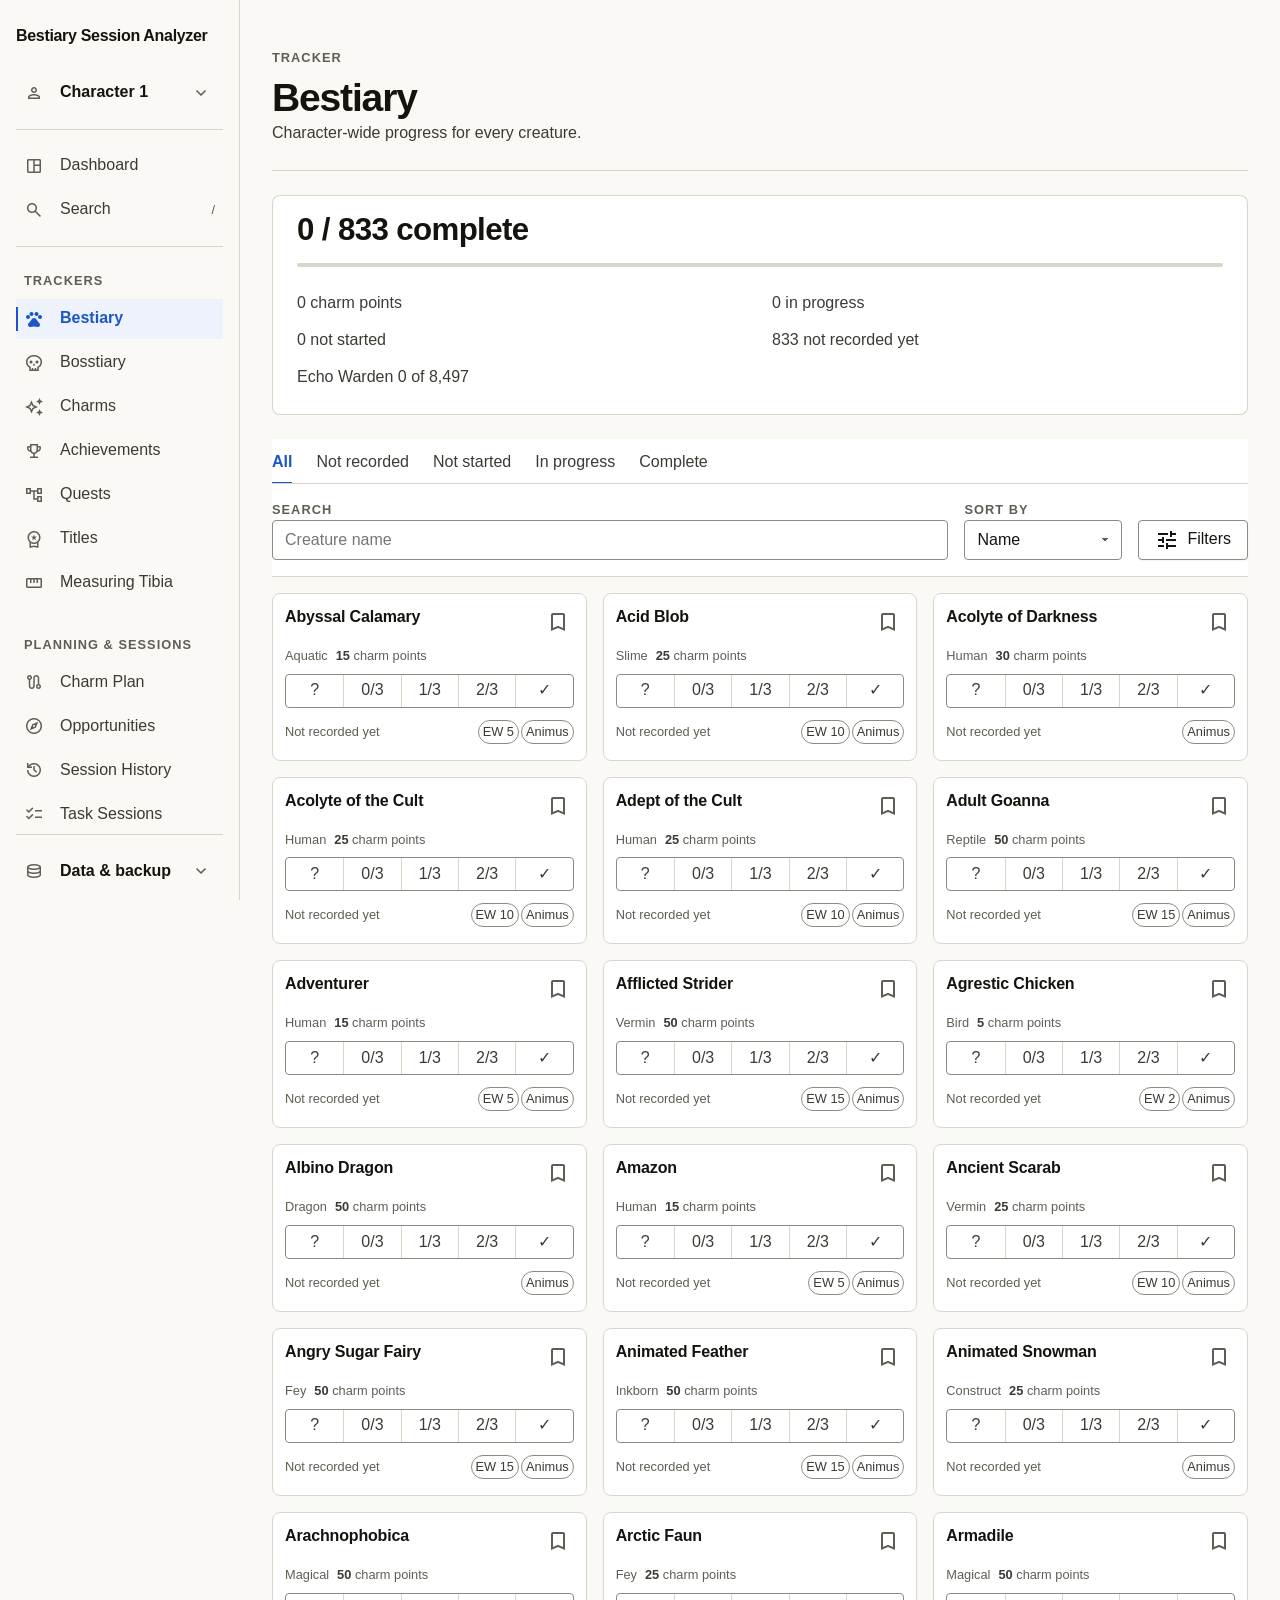
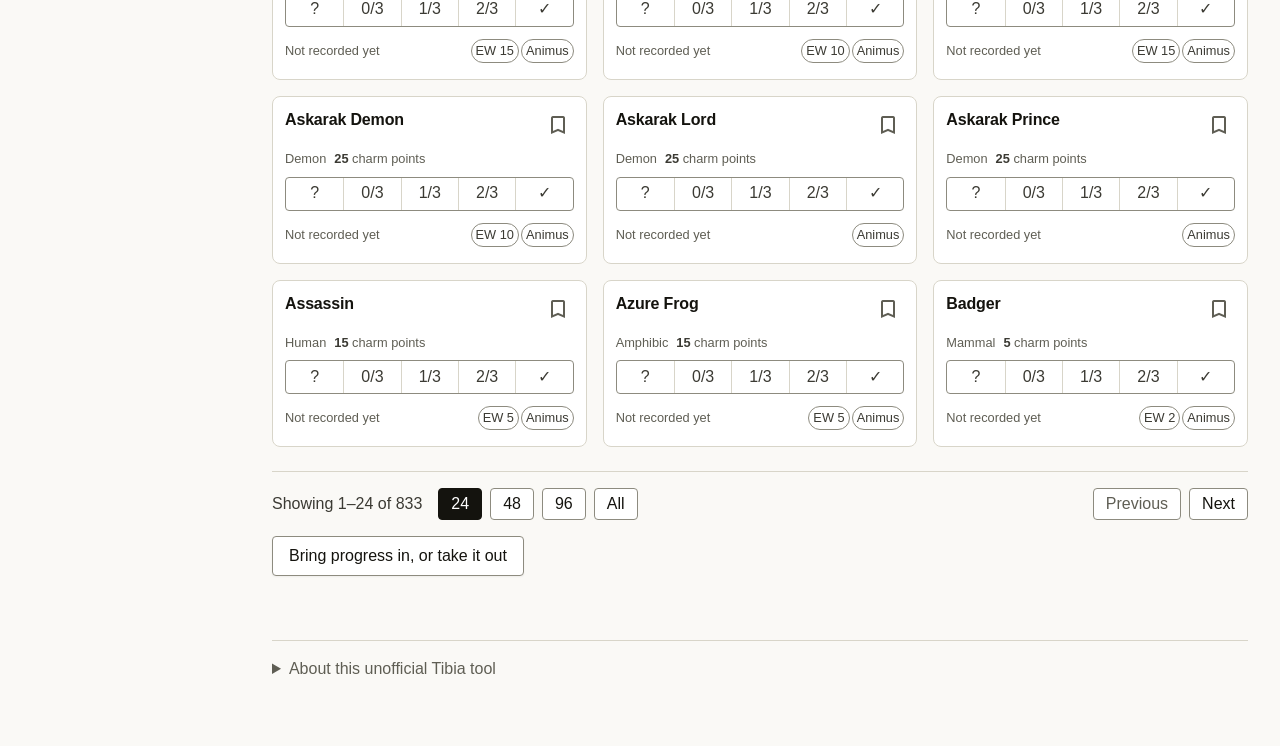
==== src/index.html @ 22029100 "Add Dashboard page; make Data & backup match the character menu Dashboard: a new sidebar entry (repl" ====
<!DOCTYPE html>
<html lang="en">
<head>
    <meta charset="UTF-8">
    <meta name="viewport" content="width=device-width, initial-scale=1.0">
    <title>Bestiary Session Analyzer</title>
    <link rel="preconnect" href="https://fonts.googleapis.com">
    <link rel="preconnect" href="https://fonts.gstatic.com" crossorigin>
    <link rel="stylesheet" href="./styles/tokens.css">
    <link rel="stylesheet" href="./styles/app.css">
    <link href="https://fonts.googleapis.com/css2?family=Material+Symbols+Outlined:opsz,wght,FILL,GRAD@20..24,300,0,0" rel="stylesheet">
</head>
<body>
    <div class="app-shell">
        <aside class="workspace-sidebar" id="workspaceSidebar" aria-label="Workspace navigation">
            <div class="sidebar-brand-row">
                <a class="sidebar-brand" href="#" data-sidebar-mode="trackers" data-sidebar-view="bestiary">Bestiary Session Analyzer</a>
            </div>

            <details class="character-menu" id="characterMenu">
                <summary>
                    <span class="material-symbols-outlined" aria-hidden="true">person</span>
                    <span class="character-menu-current" id="characterMenuCurrent">Character</span>
                    <span class="material-symbols-outlined character-menu-caret" aria-hidden="true">expand_more</span>
                </summary>
                <div class="character-menu-panel">
                    <div class="character-rows" id="characterList"></div>
                    <button class="sidebar-link" id="addCharacterButton" type="button">
                        <span class="material-symbols-outlined" aria-hidden="true">person_add</span>
                        <span>Add character</span>
                    </button>
                </div>
            </details>

            <nav class="sidebar-nav" aria-label="Primary">
                <div class="sidebar-utilities">
                    <button class="sidebar-link" type="button" data-sidebar-mode="dashboard" data-sidebar-view="dashboard">
                        <span class="material-symbols-outlined" aria-hidden="true">space_dashboard</span>
                        <span>Dashboard</span>
                    </button>
                    <button class="sidebar-link" id="sidebarSearchButton" type="button">
                        <span class="material-symbols-outlined" aria-hidden="true">search</span>
                        <span>Search</span>
                        <span class="sidebar-shortcut">/</span>
                    </button>
                </div>

                <section class="sidebar-section" aria-labelledby="trackersNavTitle">
                    <h2 class="sidebar-section-title" id="trackersNavTitle">Trackers</h2>
                    <div class="sidebar-section-items" id="trackerNavItems">
                        <button class="sidebar-link is-selected" type="button" data-sidebar-mode="trackers" data-sidebar-view="bestiary"><span class="material-symbols-outlined" aria-hidden="true">pets</span><span>Bestiary</span></button>
                        <button class="sidebar-link" type="button" data-sidebar-mode="trackers" data-sidebar-view="bosstiary"><span class="material-symbols-outlined" aria-hidden="true">skull</span><span>Bosstiary</span></button>
                        <button class="sidebar-link" type="button" data-sidebar-mode="trackers" data-sidebar-view="charms"><span class="material-symbols-outlined" aria-hidden="true">auto_awesome</span><span>Charms</span></button>
                        <button class="sidebar-link" type="button" data-sidebar-mode="trackers" data-sidebar-view="achievements"><span class="material-symbols-outlined" aria-hidden="true">trophy</span><span>Achievements</span></button>
                        <button class="sidebar-link" type="button" data-sidebar-mode="trackers" data-sidebar-view="quests"><span class="material-symbols-outlined" aria-hidden="true">account_tree</span><span>Quests</span></button>
                        <button class="sidebar-link" type="button" data-sidebar-mode="trackers" data-sidebar-view="titles"><span class="material-symbols-outlined" aria-hidden="true">workspace_premium</span><span>Titles</span></button>
                        <button class="sidebar-link" type="button" data-sidebar-mode="trackers" data-sidebar-view="measuringTibia"><span class="material-symbols-outlined" aria-hidden="true">straighten</span><span>Measuring Tibia</span></button>
                    </div>
                </section>

                <section class="sidebar-section" aria-labelledby="sessionsNavTitle">
                    <h2 class="sidebar-section-title" id="sessionsNavTitle">Planning &amp; sessions</h2>
                    <div class="sidebar-section-items">
                        <button class="sidebar-link" type="button" data-sidebar-mode="bestiary" data-sidebar-view="charmPlan"><span class="material-symbols-outlined" aria-hidden="true">route</span><span>Charm Plan</span></button>
                        <button class="sidebar-link" type="button" data-sidebar-mode="bestiary" data-sidebar-view="opportunities"><span class="material-symbols-outlined" aria-hidden="true">explore</span><span>Opportunities</span></button>
                        <button class="sidebar-link" type="button" data-sidebar-mode="bestiary" data-sidebar-view="library"><span class="material-symbols-outlined" aria-hidden="true">history</span><span>Session History</span></button>
                        <button class="sidebar-link" type="button" data-sidebar-mode="tasks" data-sidebar-view="allSessions"><span class="material-symbols-outlined" aria-hidden="true">checklist</span><span>Task Sessions</span></button>
                    </div>
                </section>
            </nav>

            <details class="data-menu" id="dataMenu">
                <summary>
                    <span class="material-symbols-outlined" aria-hidden="true">database</span>
                    <span>Data &amp; backup</span>
                    <span class="material-symbols-outlined data-menu-caret" aria-hidden="true">expand_more</span>
                </summary>
                <div class="data-menu-actions">
                    <button class="sidebar-link" id="exportWorkspaceButton" type="button"><span class="material-symbols-outlined" aria-hidden="true">download</span><span>Export workspace</span></button>
                    <button class="sidebar-link" id="importWorkspaceButton" type="button"><span class="material-symbols-outlined" aria-hidden="true">upload</span><span>Import workspace</span></button>
                    <button class="sidebar-link" id="recentChangesButton" type="button"><span class="material-symbols-outlined" aria-hidden="true">history_toggle_off</span><span>Recent changes</span></button>
                    <input class="sr-only" id="importWorkspaceInput" type="file" accept="application/json,.json" tabindex="-1" aria-hidden="true">
                </div>

                <div class="data-menu-danger">
                    <button class="sidebar-link is-danger" id="clearAllDataButton" type="button">
                        <span class="material-symbols-outlined" aria-hidden="true">delete_forever</span>
                        <span>Clear all data</span>
                    </button>
                    <div class="data-menu-danger-confirm" id="clearAllDataConfirm" hidden>
                        <p class="data-menu-danger-text">Permanently deletes every character and everything else this app has stored in your browser. This cannot be undone.</p>
                        <div class="data-menu-danger-actions">
                            <button class="btn btn-tertiary" id="clearAllDataCancelButton" type="button">Cancel</button>
                            <button class="btn is-danger-solid" id="clearAllDataConfirmButton" type="button">Clear everything</button>
                        </div>
                    </div>
                </div>
            </details>
        </aside>

        <main class="workspace-main" id="workspaceMain">
            <header class="mobile-header">
                <button class="icon-button" id="sidebarOpenButton" type="button" aria-label="Open navigation"><span class="material-symbols-outlined" aria-hidden="true">menu</span></button>
                <span>Bestiary Session Analyzer</span>
            </header>

            <div class="workspace-content">
                <div class="page-heading-row">
                    <div>
                        <p class="page-eyebrow" id="pageEyebrow">Tracker</p>
                        <h1 id="pageTitle">Bestiary</h1>
                        <p class="description" id="pageDescription">Character-wide progress for every creature.</p>
                    </div>
                    <button class="btn btn-primary-context" id="newSessionButton" type="button">
                        <span class="material-symbols-outlined" aria-hidden="true">add</span>
                        New session
                    </button>
                </div>

                <p class="alert" id="appAlert" role="alert"></p>
                <p class="sr-only" id="srStatus" aria-live="polite"></p>
                <div class="undo-bar" id="undoBar" role="status" hidden></div>

                <nav class="hunt-workspace" id="huntWorkspace" aria-label="Current view">
                    <div class="hunt-tab-strip" id="huntTabStrip"></div>
                    <div class="hunt-workspace-actions" id="huntWorkspaceActions">
                        <button class="btn btn-secondary" id="compareHuntsButton" type="button" aria-pressed="false" disabled>Compare sessions</button>
                    </div>
                </nav>

                <section class="content-section session-input-section" id="inputSection" aria-label="Hunt Analyzer">
                    <button class="session-summary" id="sessionToggle" type="button" aria-expanded="true" aria-controls="sessionEditor" hidden></button>
                    <div id="sessionEditor">
                        <label class="input-label" for="sessionLog">Paste Hunt Analyzer text</label>
                        <textarea id="sessionLog" placeholder="Example:
Session: 1:30h
Killed Monsters:
    250x Rotworm
Looted Items:" spellcheck="false"></textarea>

                        <div class="respawn-mode-block" id="respawnModeBlock">
                            <span class="input-label" id="respawnModeLabel">Recorded Respawn Mode</span>
                            <div class="segmented" role="group" aria-labelledby="respawnModeLabel">
                                <button class="segmented-button is-selected" id="sessionRegularButton" type="button" aria-pressed="true">Regular</button>
                                <button class="segmented-button" id="sessionRapidButton" type="button" aria-pressed="false">Rapid Respawn</button>
                            </div>
                            <p class="helper-text" id="respawnModeHint">The spawn conditions this Hunt Analyzer was recorded under.</p>
                        </div>

                        <div class="toolbar" role="group" aria-label="Session actions">
                            <button class="btn btn-secondary" id="pasteLogButton" type="button">Paste log</button>
                            <button class="btn" id="processLogButton" type="button">Process log</button>
                            <button class="btn btn-tertiary" id="clearLogButton" type="button">Clear</button>
                        </div>
                    </div>
                </section>

                <section class="content-section" id="analysisSection" aria-labelledby="resultsTitle">
                    <div class="section-heading">
                        <h2 id="resultsTitle">Analysis</h2>
                        <p class="section-copy" id="resultsCopy">Process the session log, then refine the estimate with creature selection and target values.</p>
                    </div>
                    <div id="output" class="empty-state"><strong>No analysis yet.</strong></div>
                </section>

                <section class="content-section" id="comparisonSection" aria-labelledby="comparisonTitle" hidden>
                    <h2 id="comparisonTitle">Session Comparison</h2>
                    <p class="section-copy">Charm Rate ranks which session turns hunting time into charm points most efficiently for your current Bestiary progress.</p>
                    <div id="comparisonOutput" class="empty-state"><strong>Not enough analyzed sessions.</strong></div>
                </section>

                <footer class="site-disclaimer">
                    <details>
                        <summary>About this unofficial Tibia tool</summary>
                        <div class="disclaimer-copy">
                            <p>This site reads pasted hunting session logs and estimates Bestiary or task progress. It is not an official profile mirror and its projections can differ from in-game results.</p>
                            <p>Creature and achievement metadata comes from <a href="https://tibiadraptor.com/" target="_blank" rel="noreferrer">TibiaDraptor</a>; map areas from <a href="https://tibiopedia.pl/" target="_blank" rel="noreferrer">Tibiopedia.pl</a>. Tibia is property of <a href="https://www.cipsoft.com/" target="_blank" rel="noreferrer">CipSoft GmbH</a>.</p>
                            <p><a href="https://github.com/nesleykent/bestiary-session-analyzer" target="_blank" rel="noreferrer">Source code and issue tracker</a></p>
                        </div>
                    </details>
                </footer>
            </div>
        </main>

        <aside class="detail-panel" id="detailPanel" aria-label="Item details" hidden>
            <button class="icon-button detail-close" id="detailCloseButton" type="button" aria-label="Close details"><span class="material-symbols-outlined" aria-hidden="true">close</span></button>
            <div id="detailPanelContent"></div>
        </aside>
        <button class="sidebar-scrim" id="sidebarScrim" type="button" aria-label="Close navigation" hidden></button>
    </div>

    <script>
        const showRuntimeError = (message) => {
            const alert = document.getElementById("appAlert");
            if (alert) alert.textContent = `Runtime error: ${message}`;
        };
        const originalConsoleError = console.error.bind(console);
        console.error = (...args) => {
            originalConsoleError(...args);
            showRuntimeError(args.map(String).join(" "));
        };
        window.addEventListener("error", (event) => showRuntimeError(event.message));
        window.addEventListener("unhandledrejection", (event) => showRuntimeError(event.reason?.message || event.reason));
    </script>
    <script type="module" src="./app/main.js"></script>
</body>
</html>
---- src/styles/tokens.css ----
/* ==========================================================================
   Design tokens and the grid

   Ten rules, each checkable rather than a matter of taste. This file defines the
   shared vocabulary; app.css applies it.

   1  Grid        12 columns, a 24px gutter, a 32px margin. Every surface is a span
                  of that grid, so a card edge and a table edge land on the same line.
   2  Alignment   One left edge per column. Figures are tabular and right-aligned so
                  a column of numbers reads as a block rather than a list.
   3  Spacing     One unit: 4px. Every gap in the app is 1, 2, 3, 4, 6, 8, 12, 16 or
                  24 of them. No arbitrary pixel value is allowed downstream.
   4  Colour      Five inks, two papers, one blue for state, one clay for caution.
                  Nothing else in the interface carries colour.
   5  Type        One sans on a 1.25 ratio, three weights. Tracking tightens as size
                  grows; labels are the only capitals in the product.
   6  Geometry    Two radii — 8px for surfaces, 4px for controls — plus a pill, used
                  only where a thing is a tag.
   7  Depth       Two elevations from one shadow colour. A surface is lifted or
                  outlined, never both.
   8  Motion      Two durations, one easing curve, and motion only ever confirms a
                  state change.
   9  Whitespace  Major regions separate by 48px or 64px. Related controls stay on
                  the 8px or 16px rhythm; empty space does the grouping before boxes.
  10  Hierarchy   Display, answer, section, body and label each have one type role.
                  Every view has one dominant heading and one dominant figure.
   ========================================================================== */

:root {
    /* 3 — spacing */
    --u1: 4px;
    --u2: 8px;
    --u3: 12px;
    --u4: 16px;
    --u6: 24px;
    --u8: 32px;
    --u12: 48px;
    --u16: 64px;
    --u24: 96px;

    /* 1 — grid */
    --grid-columns: 12;
    --grid-gutter: var(--u4);
    --grid-margin: var(--u8);
    --sidebar-width: 240px;
    --page-max: 1920px;

    /* 4 — colour */
    --ink-900: #14130e;
    --ink-700: #3b3a33;
    --ink-500: #5f5e54;
    --ink-300: #8d8b7f;
    --ink-100: #d8d5c9;
    --paper: #faf9f6;
    --surface: #ffffff;
    --accent: #1d55c9;
    --accent-tint: #eef2fc;
    --caution: #8a4a12;
    --caution-tint: #fbf1e3;
    --caution-line: #e6cba6;

    /* 5 and 10 — six consecutive sizes on a 1.25 modular scale. */
    --t-100: 0.8rem;
    --t-200: 1rem;
    --t-300: 1.25rem;
    --t-400: 1.5625rem;
    --t-500: 1.953125rem;
    --t-600: 2.44140625rem;
    --weight-regular: 400;
    --weight-medium: 500;
    --weight-bold: 600;
    --leading-tight: 1.15;
    --leading-snug: 1.35;
    --leading-body: 1.55;
    --tracking-display: -0.03em;
    --tracking-heading: -0.02em;
    --tracking-title: -0.01em;
    --tracking-label: 0.08em;

    /* 6 — geometry */
    --radius-surface: 8px;
    --radius-control: 4px;
    --radius-pill: 999px;
    --hairline: 1px solid var(--ink-100);

    /* 7 — depth */
    --shadow-rgb: 20 19 14;
    --elevation-1: 0 1px 2px rgb(var(--shadow-rgb) / 0.05);
    --elevation-2: 0 var(--u1) var(--u3) rgb(var(--shadow-rgb) / 0.1);

    /* 8 — motion */
    --duration-fast: 120ms;
    --duration: 200ms;
    --ease: cubic-bezier(0.2, 0, 0, 1);

    --control-height: 40px;
    --font: "Inter", -apple-system, BlinkMacSystemFont, "Segoe UI", Roboto, sans-serif;
    --font-mono: ui-monospace, SFMono-Regular, Menlo, monospace;
}

/* 1 — the page grid. Content spans all twelve columns unless it says otherwise. */

.workspace-content {
    display: grid;
    grid-template-columns: repeat(var(--grid-columns), minmax(0, 1fr));
    column-gap: var(--grid-gutter);
    row-gap: var(--u4);
    width: min(100%, var(--page-max));
    margin: 0 auto;
    padding: var(--u8) var(--grid-margin) var(--u16);
    align-content: start;
}

.workspace-content > * {
    grid-column: 1 / -1;
    min-width: 0;
}

.card-grid {
    display: grid;
    grid-template-columns: repeat(auto-fill, minmax(clamp(calc(var(--u24) * 3 - var(--u4)), 18vw, calc(var(--u24) * 3 + var(--u8))), 1fr));
    column-gap: var(--grid-gutter);
    row-gap: var(--grid-gutter);
    margin: var(--u4) 0 var(--u6);
}

.progress-card {
    min-width: 0;
}

@media (max-width: 900px) {
    :root {
        --grid-margin: var(--u4);
    }
}
---- src/styles/app.css ----
/* ==========================================================================
   Bestiary Session Analyzer — components

   The ten rules and every token live in tokens.css; this file only applies them.
   Nothing here may introduce a colour, a size off the 4px unit, a third radius, a
   third elevation or a second easing curve. The only literals allowed are hairline
   widths and media breakpoints.
   ========================================================================== */

/* --- 1  tokens ---------------------------------------------------------- */

/* --- reset and base type ---------------------------------------------- */

*,
*::before,
*::after {
    box-sizing: border-box;
}

/*
 * The hidden attribute has to win. A class that sets `display` beats the UA rule for
 * [hidden], so every section the app hides by attribute — the session editor, the
 * comparison pane, the hunt tab strip — stayed on screen and bled into pages it did
 * not belong to. One rule, and the leak class is closed for good.
 */
[hidden] {
    display: none !important;
}

html {
    -webkit-text-size-adjust: 100%;
}

body {
    margin: 0;
    background: var(--paper);
    color: var(--ink-900);
    font-family: var(--font);
    font-size: var(--t-200);
    line-height: var(--leading-body);
    -webkit-font-smoothing: antialiased;
}

h1,
h2,
h3,
h4,
p,
figure,
dl,
dd {
    margin: 0;
}

ul,
ol {
    margin: 0;
    padding: 0;
    list-style: none;
}

a {
    color: var(--accent);
    text-underline-offset: calc(var(--u1) / 2);
}

button {
    font: inherit;
    color: inherit;
}

table {
    border-collapse: collapse;
    width: 100%;
}

:focus-visible {
    outline: calc(var(--u1) / 2) solid var(--accent);
    outline-offset: calc(var(--u1) / 2);
}

h1 {
    font-size: var(--t-600);
    font-weight: var(--weight-bold);
    letter-spacing: var(--tracking-display);
    line-height: var(--leading-tight);
}

h2,
.subsection-title,
.detail-title {
    font-size: var(--t-400);
    font-weight: var(--weight-bold);
    letter-spacing: var(--tracking-heading);
}

h3 {
    font-size: var(--t-300);
    font-weight: var(--weight-bold);
}

/* Labels and eyebrows: the only place capitals are used, always at the smallest
   size and the quietest ink, so they read as labels rather than shouting. */
.page-eyebrow,
.input-label,
.sidebar-group-label,
.detail-label,
.review-line dt,
.summary-label {
    display: block;
    font-size: var(--t-100);
    font-weight: var(--weight-bold);
    letter-spacing: var(--tracking-label);
    text-transform: uppercase;
    color: var(--ink-500);
}

.description,
.section-copy,
.helper-text,
.unit-instruction,
.detail-note,
.results-intro,
.disclaimer-copy {
    max-width: 66ch;
    font-size: var(--t-200);
    line-height: var(--leading-body);
    color: var(--ink-700);
}

.cell-muted,
.row-aside,
.count-suffix,
.landing-next-size,
.worklist-note,
.change-when,
.change-scope,
.quick-tracker,
.quick-value,
.quick-current,
.hunt-tab-meta,
.pill {
    color: var(--ink-500);
    font-size: var(--t-100);
}

.sr-only {
    position: absolute;
    width: 1px;
    height: 1px;
    padding: 0;
    margin: -1px;
    overflow: hidden;
    clip: rect(0, 0, 0, 0);
    white-space: nowrap;
    border: 0;
}

/* --- 3  layout -------------------------------------------------------- */

.app-shell {
    display: grid;
    grid-template-columns: var(--sidebar-width) minmax(0, 1fr);
    min-height: 100vh;
}

.app-shell.has-detail {
    grid-template-columns: var(--sidebar-width) minmax(0, 1fr);
}

.workspace-sidebar {
    position: sticky;
    top: 0;
    display: flex;
    flex-direction: column;
    height: 100vh;
    overflow-y: auto;
    scrollbar-width: thin;
    padding: var(--u6) var(--u4);
    background: var(--paper);
    border-right: 1px solid var(--ink-100);
}

.sidebar-brand-row {
    display: flex;
    align-items: center;
    justify-content: space-between;
    gap: var(--u2);
    padding: 0 0 var(--u6);
}

.sidebar-brand {
    font-size: var(--t-200);
    font-weight: var(--weight-bold);
    letter-spacing: var(--tracking-heading);
    color: var(--ink-900);
    text-decoration: none;
}

.sidebar-nav {
    /* flex:1 still pulls Data & backup to the bottom when there's room to
       spare; the sidebar itself scrolls as one unit when there isn't, so a
       menu opening below the fold is never trapped in a squeezed inner
       scroll box — the whole sidebar just grows and scrolls together. */
    flex: 1;
}

.sidebar-utilities {
    display: grid;
    gap: var(--u1);
    padding-bottom: var(--u4);
    margin-bottom: var(--u6);
    border-bottom: 1px solid var(--ink-100);
}

.sidebar-section + .sidebar-section {
    margin-top: var(--u8);
}

.sidebar-section-title {
    margin: 0;
    padding: 0 var(--u2) var(--u2);
    font-size: var(--t-100);
    font-weight: var(--weight-bold);
    letter-spacing: var(--tracking-label);
    text-transform: uppercase;
    color: var(--ink-500);
}

.sidebar-section-items {
    display: grid;
    gap: var(--u1);
}

.sidebar-link {
    position: relative;
    display: grid;
    grid-template-columns: var(--u6) minmax(0, 1fr) auto;
    align-items: center;
    gap: var(--u3);
    width: 100%;
    min-height: var(--control-height);
    padding: 0 var(--u2);
    border: 0;
    border-radius: 0;
    background: none;
    font-size: var(--t-200);
    color: var(--ink-700);
    text-align: left;
    cursor: pointer;
}

.sidebar-link:hover {
    background: rgb(var(--shadow-rgb) / 0.05);
    color: var(--ink-900);
}

.sidebar-link.is-selected {
    background: var(--accent-tint);
    color: var(--accent);
    font-weight: var(--weight-bold);
}

.sidebar-link.is-selected:hover {
    background: var(--accent-tint);
}

.sidebar-link.is-selected::before {
    content: "";
    position: absolute;
    inset: var(--u2) auto var(--u2) 0;
    width: calc(var(--u1) / 2);
    background: var(--accent);
}

.sidebar-link .material-symbols-outlined {
    font-size: calc(var(--u6) - var(--u1));
    color: var(--ink-500);
}

.sidebar-link.is-selected .material-symbols-outlined {
    color: var(--accent);
}

.character-menu {
    border-bottom: 1px solid var(--ink-100);
    padding-bottom: var(--u4);
    margin-bottom: var(--u4);
}

.character-menu > summary {
    align-items: center;
    display: grid;
    grid-template-columns: var(--u6) minmax(0, 1fr) var(--u6);
    gap: var(--u3);
    min-height: var(--control-height);
    padding: 0 var(--u2);
    border-radius: var(--radius-control);
    font-size: var(--t-200);
    font-weight: var(--weight-bold);
    color: var(--ink-900);
    cursor: pointer;
    list-style: none;
}

.character-menu > summary:hover {
    background: rgb(var(--shadow-rgb) / 0.05);
}

.character-menu > summary::-webkit-details-marker {
    display: none;
}

.character-menu > summary .material-symbols-outlined {
    font-size: calc(var(--u6) - var(--u1));
    color: var(--ink-500);
}

.character-menu-current {
    overflow: hidden;
    text-overflow: ellipsis;
    white-space: nowrap;
}

.character-menu-caret {
    transition: transform 0.15s ease;
}

.character-menu[open] .character-menu-caret {
    transform: rotate(180deg);
}

.character-menu-panel {
    padding-top: var(--u2);
}

.character-rows {
    display: grid;
    gap: var(--u1);
    margin-bottom: var(--u1);
}

.character-row {
    display: flex;
    align-items: center;
    gap: var(--u1);
}

.character-row-select {
    flex: 1;
    display: flex;
    align-items: center;
    gap: var(--u3);
    min-width: 0;
    min-height: var(--control-height);
    padding: 0 var(--u2);
    border: 0;
    border-radius: var(--radius-control);
    background: none;
    font-size: var(--t-200);
    color: var(--ink-700);
    text-align: left;
    cursor: pointer;
}

.character-row-select span:last-child {
    overflow: hidden;
    text-overflow: ellipsis;
    white-space: nowrap;
}

.character-row-select:hover {
    background: rgb(var(--shadow-rgb) / 0.05);
    color: var(--ink-900);
}

.character-row.is-active .character-row-select {
    background: var(--accent-tint);
    color: var(--accent);
    font-weight: var(--weight-bold);
}

.character-row-select .material-symbols-outlined {
    flex-shrink: 0;
    font-size: calc(var(--u6) - var(--u1));
    color: var(--ink-500);
}

.character-row.is-active .character-row-select .material-symbols-outlined {
    color: var(--accent);
}

.character-row-action {
    flex-shrink: 0;
}

.character-row-action.is-danger:hover {
    background: var(--caution-tint);
    color: var(--caution);
}

.character-row-action[disabled] {
    color: var(--ink-300);
    cursor: not-allowed;
}

.character-row-action[disabled]:hover {
    background: none;
}

.character-row-input {
    flex: 1;
    min-width: 0;
    min-height: var(--control-height);
    padding: 0 var(--u2);
    border: 1px solid var(--accent);
    border-radius: var(--radius-control);
    background: var(--surface);
    font-size: var(--t-200);
    font-weight: var(--weight-medium);
}

.sidebar-shortcut {
    margin-left: auto;
    font-size: var(--t-100);
    color: var(--ink-500);
}

.data-menu {
    border-top: 1px solid var(--ink-100);
    padding-top: var(--u4);
}

.data-menu > summary {
    align-items: center;
    display: grid;
    grid-template-columns: var(--u6) minmax(0, 1fr) var(--u6);
    gap: var(--u3);
    min-height: var(--control-height);
    padding: 0 var(--u2);
    border-radius: var(--radius-control);
    font-size: var(--t-200);
    font-weight: var(--weight-bold);
    color: var(--ink-900);
    cursor: pointer;
    list-style: none;
}

.data-menu > summary:hover {
    background: rgb(var(--shadow-rgb) / 0.05);
}

.data-menu > summary .material-symbols-outlined {
    font-size: calc(var(--u6) - var(--u1));
    color: var(--ink-500);
}

.data-menu-caret {
    transition: transform 0.15s ease;
}

.data-menu[open] .data-menu-caret {
    transform: rotate(180deg);
}

.workspace-sidebar :focus-visible {
    outline-color: var(--ink-900);
}

.data-menu > summary::-webkit-details-marker {
    display: none;
}

.data-menu-actions {
    display: grid;
    gap: var(--u1);
    margin-top: var(--u2);
}

.data-menu-danger {
    margin-top: var(--u3);
    padding-top: var(--u3);
    border-top: 1px solid var(--ink-100);
}

.sidebar-link.is-danger {
    color: var(--caution);
}

.sidebar-link.is-danger:hover {
    background: var(--caution-tint);
}

.sidebar-link.is-danger .material-symbols-outlined {
    color: var(--caution);
}

.data-menu-danger-confirm {
    display: grid;
    gap: var(--u2);
    margin-top: var(--u1);
    padding: var(--u3);
    border: 1px solid var(--caution-line);
    border-radius: var(--radius-control);
    background: var(--caution-tint);
}

.data-menu-danger-text {
    font-size: var(--t-100);
    line-height: var(--leading-body);
    color: var(--ink-900);
}

.data-menu-danger-actions {
    display: flex;
    gap: var(--u2);
    justify-content: flex-end;
}

.workspace-main {
    min-width: 0;
}


.page-heading-row {
    display: flex;
    align-items: center;
    justify-content: space-between;
    gap: var(--u6);
    flex-wrap: wrap;
    padding-bottom: var(--u4);
    margin-bottom: 0;
    border-bottom: 1px solid var(--ink-100);
}

@media (min-width: 901px) {
    .workspace-main.is-trackers .workspace-content {
        padding-top: var(--u12);
    }

    .workspace-main.is-trackers .page-heading-row {
        padding-bottom: var(--u6);
        margin-bottom: var(--u2);
    }
}

.page-eyebrow {
    margin-bottom: var(--u2);
}

.mobile-header {
    display: none;
}

.sidebar-scrim {
    display: none;
}

/* --- 4  primitives ---------------------------------------------------- */

.btn {
    display: inline-flex;
    align-items: center;
    justify-content: center;
    gap: var(--u2);
    min-height: var(--control-height);
    padding: 0 var(--u4);
    border: 1px solid var(--ink-300);
    border-radius: var(--radius-control);
    background: var(--surface);
    color: var(--ink-900);
    font-size: var(--t-200);
    font-weight: var(--weight-medium);
    cursor: pointer;
    box-shadow: var(--elevation-1);
}

.btn:hover:not([disabled]) {
    border-color: var(--ink-500);
}

.btn[disabled] {
    color: var(--ink-500);
    box-shadow: none;
    cursor: not-allowed;
}

.btn-primary,
.btn-primary-context {
    border-color: var(--accent);
    background: var(--accent);
    color: var(--surface);
}

.btn-primary:hover:not([disabled]),
.btn-primary-context:hover:not([disabled]) {
    background: var(--ink-900);
    border-color: var(--ink-900);
}

.btn-tertiary {
    border-color: transparent;
    background: none;
    box-shadow: none;
    color: var(--ink-700);
}

.btn.is-danger {
    color: var(--caution);
    border-color: var(--caution-line);
}

/* The one truly irreversible action in the app (clear everything), so it
   gets the app's strongest available treatment — filled, not outlined. */
.btn.is-danger-solid {
    border-color: var(--caution);
    background: var(--caution);
    color: var(--surface);
}

.btn.is-danger-solid:hover:not([disabled]) {
    background: var(--ink-900);
    border-color: var(--ink-900);
}

#processLogButton {
    border-color: var(--ink-900);
    background: var(--ink-900);
    color: var(--surface);
    font-weight: var(--weight-bold);
    box-shadow: var(--elevation-1);
}

.icon-button {
    display: inline-flex;
    align-items: center;
    justify-content: center;
    width: var(--u8);
    height: var(--u8);
    border: 0;
    border-radius: var(--radius-control);
    background: none;
    color: var(--ink-500);
    cursor: pointer;
}

.icon-button:hover {
    background: rgb(var(--shadow-rgb) / 0.06);
    color: var(--ink-900);
}

input[type="text"],
input[type="number"],
input[type="date"],
select,
textarea,
.library-search,
.plan-time-input,
.task-total-input {
    min-height: var(--control-height);
    padding: 0 var(--u3);
    border: 1px solid var(--ink-300);
    border-radius: var(--radius-control);
    background: var(--surface);
    color: var(--ink-900);
    font: inherit;
    font-size: var(--t-200);
    line-height: var(--leading-snug);
    -webkit-appearance: none;
    appearance: none;
}

input[type="text"],
input[type="number"],
input[type="date"],
select,
.library-search,
.plan-time-input,
.task-total-input {
    height: var(--control-height);
}

select {
    padding-right: var(--u8);
    background-image:
        linear-gradient(45deg, transparent 50%, var(--ink-500) 50%),
        linear-gradient(135deg, var(--ink-500) 50%, transparent 50%);
    background-position:
        calc(100% - var(--u4)) 50%,
        calc(100% - var(--u3)) 50%;
    background-repeat: no-repeat;
    background-size: var(--u1) var(--u1);
}

input[type="number"] {
    -moz-appearance: textfield;
}

input[type="number"]::-webkit-inner-spin-button,
input[type="number"]::-webkit-outer-spin-button {
    margin: 0;
    -webkit-appearance: none;
}

textarea {
    padding: var(--u3);
    line-height: var(--leading-body);
    resize: vertical;
}

input:focus,
select:focus,
textarea:focus {
    outline: none;
    border-color: var(--accent);
    box-shadow: 0 0 0 var(--u1) var(--accent-tint);
}

.check,
.check-row label {
    display: inline-flex;
    align-items: center;
    gap: var(--u2);
    font-size: var(--t-200);
    color: var(--ink-700);
    cursor: pointer;
}

.check-row {
    display: flex;
    flex-wrap: wrap;
    gap: var(--u4);
}

input[type="checkbox"] {
    width: var(--u4);
    height: var(--u4);
    accent-color: var(--accent);
}

/* Tabs: a rule and a weight change. No pills, so "selected" reads once. */
.segmented,
.progress-view-tabs .segmented {
    display: flex;
    flex-wrap: nowrap;
    gap: var(--u6);
    border-bottom: 1px solid var(--ink-100);
    overflow-x: auto;
    scrollbar-width: thin;
}

.segmented-button {
    position: relative;
    min-height: var(--control-height);
    padding: 0;
    border: 0;
    background: none;
    font-size: var(--t-200);
    color: var(--ink-700);
    cursor: pointer;
    white-space: nowrap;
}

.segmented-button:hover {
    color: var(--ink-900);
}

.segmented-button.is-selected {
    color: var(--accent);
    font-weight: var(--weight-bold);
}

.segmented-button.is-selected::after {
    content: "";
    position: absolute;
    inset: auto 0 -1px;
    height: calc(var(--u1) / 2);
    background: var(--accent);
}

.pill {
    display: inline-block;
    padding: var(--u1) var(--u2);
    border-radius: var(--radius-pill);
    background: rgb(var(--shadow-rgb) / 0.06);
    font-weight: var(--weight-medium);
}

.pill.is-brand {
    background: var(--accent-tint);
    color: var(--accent);
}

.filter-disclosure > summary,
.transfer-disclosure > summary,
.toolbar-button {
    display: inline-flex;
    align-items: center;
    justify-content: center;
    gap: var(--u2);
    min-height: var(--control-height);
    height: var(--control-height);
    padding: 0 var(--u4);
    border: 1px solid var(--ink-300);
    border-radius: var(--radius-control);
    background: var(--surface);
    box-shadow: var(--elevation-1);
    color: var(--ink-900);
    font-family: inherit;
    font-size: var(--t-200);
    cursor: pointer;
    list-style: none;
    white-space: nowrap;
}

.filter-disclosure > summary::-webkit-details-marker,
.transfer-disclosure > summary::-webkit-details-marker {
    display: none;
}

.filter-disclosure[open] > summary {
    border-color: var(--ink-900);
}

.toolbar-button.is-on {
    border-color: var(--ink-900);
    background: var(--ink-900);
    color: var(--surface);
}

.filter-count {
    display: inline-flex;
    align-items: center;
    justify-content: center;
    min-width: var(--u6);
    height: var(--u6);
    padding: 0 var(--u1);
    border-radius: var(--radius-pill);
    background: var(--ink-900);
    color: var(--surface);
    font-size: var(--t-100);
    font-variant-numeric: tabular-nums;
}

/* --- 5  progress cards ------------------------------------------------ */

/*
 * The figure leads and the label sits above it. Before this the label was inline to
 * its left, which read as a caption for a number that had not arrived yet — and on
 * Charm Plan, where the value is an em-dash until you enter your play time, the whole
 * line read as broken.
 */
.answer {
    display: grid;
    gap: var(--u1);
    margin: 0;
    padding: var(--u4) var(--u6) var(--u2);
    border: 1px solid var(--ink-100);
    border-bottom: 0;
    border-radius: var(--radius-surface) var(--radius-surface) 0 0;
    background: var(--surface);
}

.answer .summary-label {
    order: -1;
}

.answer-note {
    max-width: 66ch;
}

.answer-value {
    font-size: var(--t-500);
    font-weight: var(--weight-bold);
    letter-spacing: var(--tracking-heading);
    line-height: var(--leading-tight);
    font-variant-numeric: tabular-nums;
}

.answer-progress {
    display: block;
    width: 100%;
    height: var(--u1);
    margin-top: var(--u3);
    border-radius: var(--radius-pill);
    background: var(--ink-100);
    overflow: hidden;
}

.answer-progress > span {
    display: block;
    height: 100%;
    border-radius: inherit;
    background: var(--accent);
    transition: width var(--duration) var(--ease);
}

.answer-note,
.stat-line {
    font-size: var(--t-200);
    color: var(--ink-700);
}

.stat-line {
    display: flex;
    flex-wrap: wrap;
    align-items: center;
    gap: 0;
    margin: 0;
    padding: var(--u2) var(--u6) var(--u4);
    border: 1px solid var(--ink-100);
    border-top: 0;
    border-radius: 0 0 var(--radius-surface) var(--radius-surface);
    background: var(--surface);
    font-variant-numeric: tabular-nums;
}

.stat-item {
    padding-right: var(--u4);
    margin-right: var(--u4);
    border-right: 1px solid var(--ink-100);
    color: var(--ink-700);
    white-space: nowrap;
}

.stat-item:last-child {
    padding-right: 0;
    margin-right: 0;
    border-right: 0;
}

/* On desktop the tracker answer and its supporting counts are one metric strip.
   Keeping them in separate stacked boxes left half the header visually unused. */
@media (min-width: 1400px) {
    .workspace-main.is-trackers #output.results-shell {
        display: grid;
        grid-template-columns: calc(var(--u24) * 3 + var(--u16)) minmax(0, 1fr);
        column-gap: 0;
        row-gap: var(--u6);
    }

    .workspace-main.is-trackers #output > .answer {
        align-content: center;
        min-height: var(--u24);
        padding: var(--u4) var(--u6);
        border-right: 0;
        border-bottom: 1px solid var(--ink-100);
        border-radius: var(--radius-surface) 0 0 var(--radius-surface);
    }

    .workspace-main.is-trackers #output > .stat-line {
        flex-wrap: nowrap;
        min-height: var(--u24);
        padding: var(--u4) var(--u6);
        border-top: 1px solid var(--ink-100);
        border-left: 0;
        border-radius: 0 var(--radius-surface) var(--radius-surface) 0;
    }

    .workspace-main.is-trackers #output > .stat-line .stat-item {
        flex: 1;
        text-align: center;
    }

    .workspace-main.is-trackers #output > :not(.answer):not(.stat-line) {
        grid-column: 1 / -1;
    }
}

.toolbar {
    display: flex;
    align-items: flex-end;
    gap: var(--u4);
    flex-wrap: nowrap;
    padding: var(--u4) var(--u6);
    border: 1px solid var(--ink-100);
    border-radius: 0 0 var(--radius-surface) var(--radius-surface);
    background: var(--surface);
}

.toolbar > :first-child {
    flex: 1 1 calc(var(--u24) * 3);
}

.toolbar .library-search {
    width: 100%;
    min-width: calc(var(--u24) * 2);
}

.results-section > .segmented {
    gap: var(--u6);
    padding: var(--u1) var(--u6) 0;
    border: 1px solid var(--ink-100);
    border-bottom: 0;
    border-radius: var(--radius-surface) var(--radius-surface) 0 0;
    background: var(--surface);
}

.toolbar-spacer {
    margin-left: auto;
}

.progress-filters {
    display: grid;
    grid-template-columns: repeat(auto-fit, minmax(calc(var(--u24) * 2 - var(--u16) - var(--u16) + var(--u24)), 1fr));
    gap: var(--u4);
    margin-top: var(--u3);
    padding: var(--u4);
    border: 1px solid var(--ink-100);
    border-radius: var(--radius-surface);
    background: var(--surface);
}


.progress-card {
    display: flex;
    flex-direction: column;
    gap: var(--u2);
    padding: var(--u3);
    border: 1px solid var(--ink-100);
    border-radius: var(--radius-surface);
    background: var(--surface);
    box-shadow: none;
    transition: transform var(--duration-fast) var(--ease), border-color var(--duration-fast) var(--ease), box-shadow var(--duration-fast) var(--ease);
}

.progress-card:hover {
    border-color: var(--ink-300);
    box-shadow: var(--elevation-1);
    transform: translateY(calc(var(--u1) / -2));
}

.progress-card.is-done {
    background: var(--accent-tint);
}

.progress-card.is-selected {
    outline: calc(var(--u1) / 2) solid var(--accent);
    outline-offset: -1px;
    box-shadow: none;
}

.card-content,
.card-actions {
    display: grid;
    gap: var(--u2);
    min-width: 0;
}

.card-actions {
    margin-top: auto;
}

.card-head {
    display: flex;
    align-items: flex-start;
    gap: var(--u2);
}

.card-title {
    flex: 1;
    min-width: 0;
    font-size: var(--t-200);
    font-weight: var(--weight-bold);
    line-height: var(--leading-snug);
    letter-spacing: var(--tracking-title);
}

.card-title a {
    color: var(--ink-900);
    text-decoration: none;
}

.card-title a:hover {
    text-decoration: underline;
}

.card-meta {
    display: flex;
    flex-wrap: wrap;
    gap: var(--u1) var(--u2);
    font-size: var(--t-100);
    color: var(--ink-500);
}

.card-meta strong {
    color: var(--ink-700);
    font-weight: var(--weight-bold);
    font-variant-numeric: tabular-nums;
}

.card-body {
    font-size: var(--t-200);
    line-height: var(--leading-body);
    color: var(--ink-700);
    display: -webkit-box;
    -webkit-line-clamp: 3;
    -webkit-box-orient: vertical;
    overflow: hidden;
}

.card-control {
    margin-top: 0;
    min-width: 0;
}

.card-foot {
    display: flex;
    align-items: center;
    justify-content: space-between;
    gap: var(--u2);
    flex-wrap: wrap;
    min-height: var(--u6);
    font-size: var(--t-100);
    color: var(--ink-500);
    font-variant-numeric: tabular-nums;
}

.card-extras {
    display: flex;
    align-items: center;
    gap: var(--u2);
    margin-left: auto;
}

.card-status {
    min-width: 0;
}

@media (min-width: 901px) {
    .card-body {
        height: var(--u12);
        line-height: var(--u6);
        -webkit-line-clamp: 2;
    }

    .card-foot {
        display: grid;
        grid-template-columns: minmax(0, 1fr) auto;
        gap: var(--u1);
        min-height: var(--u8);
    }

    .card-status {
        overflow: hidden;
        text-overflow: ellipsis;
        white-space: nowrap;
    }

    .card-extras {
        gap: calc(var(--u1) / 2);
        margin-left: 0;
    }

    .card-extras .chip-toggle {
        padding-inline: var(--u1);
    }

    .card-extras .bookmark-toggle {
        width: calc(var(--u6) - var(--u1));
        height: var(--u6);
    }
}

.card-select {
    display: inline-flex;
}

/* The control the whole card exists for: full width, one row, thumb-sized. */
.stages {
    display: grid;
    grid-auto-flow: column;
    grid-auto-columns: 1fr;
    border: 1px solid var(--ink-300);
    border-radius: var(--radius-control);
    overflow: hidden;
    background: var(--surface);
}

.stage {
    min-height: var(--u8);
    padding: 0 var(--u2);
    border: 0;
    border-left: 1px solid var(--ink-100);
    background: none;
    font-size: var(--t-200);
    font-variant-numeric: tabular-nums;
    color: var(--ink-700);
    cursor: pointer;
}

.stage:first-child {
    border-left: 0;
}

.stage:hover {
    background: var(--accent-tint);
    color: var(--ink-900);
}

.stage.is-on {
    background: var(--accent);
    color: var(--surface);
    font-weight: var(--weight-bold);
}

.stages.is-compact .stage {
    min-height: var(--u8);
    font-size: var(--t-100);
}

.ticks {
    display: grid;
    grid-template-columns: 1fr 1fr;
    border: 1px solid var(--ink-300);
    border-radius: var(--radius-control);
    overflow: hidden;
    background: var(--surface);
}

.ticks.is-single {
    grid-template-columns: 1fr;
}

.ticks.is-single .tick-option {
    border-left: 0;
}

.tick-option {
    min-height: var(--control-height);
    border: 0;
    border-left: 1px solid var(--ink-100);
    background: none;
    font-size: var(--t-200);
    color: var(--ink-700);
    cursor: pointer;
}

.tick-option:first-child {
    border-left: 0;
}

.tick-option:hover {
    background: var(--accent-tint);
    color: var(--ink-900);
}

.tick-option.is-on {
    background: var(--ink-900);
    color: var(--surface);
    font-weight: var(--weight-bold);
}

.ticks.is-locked .tick-option {
    background: var(--accent-tint);
    color: var(--accent);
    display: inline-flex;
    align-items: center;
    justify-content: center;
    gap: var(--u2);
}

.ticks.is-locked .material-symbols-outlined {
    font-size: var(--u4);
}

.count {
    display: inline-flex;
    align-items: center;
    gap: var(--u2);
}

.count .tracker-count {
    width: calc(var(--u24) - var(--u2));
    text-align: right;
    font-variant-numeric: tabular-nums;
}

.bookmark-toggle {
    display: inline-flex;
    align-items: center;
    justify-content: center;
    width: var(--u8);
    height: var(--u8);
    border: 0;
    border-radius: var(--radius-control);
    background: none;
    color: var(--ink-500);
    cursor: pointer;
}

.bookmark-toggle:hover {
    background: rgb(var(--shadow-rgb) / 0.06);
}

.bookmark-toggle.is-on {
    color: var(--accent);
}

.chip-toggle {
    min-height: var(--u6);
    padding: 0 var(--u2);
    border: 1px solid var(--ink-300);
    border-radius: var(--radius-pill);
    background: var(--surface);
    font-size: var(--t-100);
    font-variant-numeric: tabular-nums;
    color: var(--ink-700);
    cursor: pointer;
    white-space: nowrap;
}

.chip-toggle:hover {
    border-color: var(--ink-500);
}

.chip-toggle.is-on {
    background: var(--accent);
    border-color: var(--accent);
    color: var(--surface);
}

.card-bar {
    display: block;
    height: var(--u1);
    border-radius: var(--radius-pill);
    background: var(--ink-100);
    overflow: hidden;
}

.card-bar > span {
    display: block;
    height: 100%;
    background: var(--ink-500);
}

.progress-card.is-done .card-bar > span {
    background: var(--accent);
}

/* Every tracker uses the same compact, open control rail. The cards remain the
   primary surface; filters should not become a competing card above them. */
.workspace-main.is-trackers .results-section > .segmented {
    padding-inline: 0;
    border: 0;
    border-bottom: 1px solid var(--ink-100);
    border-radius: 0;
}

.workspace-main.is-trackers .results-section > .toolbar {
    padding: var(--u4) 0;
    border: 0;
    border-bottom: 1px solid var(--ink-100);
    border-radius: 0;
}

.tracker-bestiary .progress-card.is-unrecorded .card-bar {
    display: none;
}

.pager {
    display: flex;
    align-items: center;
    gap: var(--u4);
    flex-wrap: wrap;
    padding: var(--u4) 0;
    border-top: 1px solid var(--ink-100);
    font-size: var(--t-200);
}

.pager-count {
    color: var(--ink-700);
    font-variant-numeric: tabular-nums;
}

.pager-sizes,
.pager-steps {
    display: flex;
    gap: var(--u2);
}

.pager-steps {
    margin-left: auto;
}

.row-action {
    min-height: var(--u8);
    padding: 0 var(--u3);
    border: 1px solid var(--ink-300);
    border-radius: var(--radius-control);
    background: var(--surface);
    font-size: var(--t-200);
    color: var(--ink-900);
    cursor: pointer;
}

.row-action:hover:not([disabled]) {
    border-color: var(--ink-500);
}

.row-action.is-on {
    background: var(--ink-900);
    border-color: var(--ink-900);
    color: var(--surface);
}

.row-action[disabled] {
    color: var(--ink-500);
    cursor: not-allowed;
}

.bulk-bar {
    position: sticky;
    top: var(--u3);
    z-index: 5;
    display: flex;
    align-items: center;
    gap: var(--u4);
    margin: var(--u3) 0;
    padding: var(--u2) var(--u3);
    border: 1px solid transparent;
    border-radius: var(--radius-surface);
    background: var(--surface);
    box-shadow: var(--elevation-2);
}

.bulk-select {
    display: inline-flex;
    align-items: center;
    gap: var(--u2);
    font-size: var(--t-200);
    font-weight: var(--weight-bold);
}

.bulk-actions {
    display: flex;
    flex-wrap: wrap;
    gap: var(--u2);
    margin-right: auto;
}

.empty-state {
    padding: var(--u8);
    border: 1px dashed var(--ink-300);
    border-radius: var(--radius-surface);
    background: var(--surface);
    text-align: center;
}

/* Empty results occupy the same slot and rhythm as a populated card grid. Without
   this shared margin they fused to the filter surface and read like its footer. */
.results-section > .empty-state {
    margin: var(--u4) 0 var(--u6);
}

/* --- 6  record: landing, unit, review --------------------------------- */

.results-section + .results-section {
    margin-top: var(--u12);
}

.results-section .subsection-title {
    margin-bottom: var(--u2);
}

.landing-list {
    margin-top: var(--u6);
    border-top: 1px solid var(--ink-100);
}

.landing-row {
    display: grid;
    grid-template-columns: minmax(var(--u24), 1.3fr) minmax(calc(var(--u24) + var(--u4)), 0.8fr) calc(var(--u24) - var(--u1)) minmax(calc(var(--u24) + var(--u8)), 1fr) minmax(var(--u24), auto);
    align-items: center;
    gap: var(--u4);
    padding: var(--u4) 0;
    border-bottom: 1px solid var(--ink-100);
}

.landing-name {
    padding: 0;
    border: 0;
    background: none;
    font-size: var(--t-400);
    font-weight: var(--weight-bold);
    letter-spacing: var(--tracking-heading);
    text-align: left;
    color: var(--ink-900);
    cursor: pointer;
}

.landing-name:hover {
    color: var(--accent);
}

.landing-units,
.landing-unknown {
    font-size: var(--t-200);
    color: var(--ink-700);
    font-variant-numeric: tabular-nums;
}

.landing-progress {
    height: var(--u1);
    border-radius: var(--radius-pill);
    background: var(--ink-100);
    overflow: hidden;
}

.landing-bar {
    display: block;
    height: 100%;
    background: var(--accent);
}

.landing-done {
    color: var(--accent);
    font-weight: var(--weight-bold);
}

.landing-next {
    display: inline-flex;
    align-items: center;
    justify-content: space-between;
    gap: var(--u3);
    min-height: var(--control-height);
    padding: 0 var(--u3);
    border: 1px solid var(--ink-300);
    border-radius: var(--radius-control);
    background: var(--surface);
    box-shadow: var(--elevation-1);
    font-size: var(--t-200);
    cursor: pointer;
}

.landing-next:hover {
    border-color: var(--ink-900);
}

.worklist {
    display: flex;
    flex-wrap: wrap;
    gap: var(--u2);
    margin-top: var(--u4);
}

.worklist-item {
    display: inline-flex;
    align-items: baseline;
    gap: var(--u2);
    min-height: var(--u8);
    padding: 0 var(--u3);
    border: 1px solid var(--ink-300);
    border-radius: var(--radius-pill);
    background: var(--surface);
    font-size: var(--t-200);
    cursor: pointer;
}

.unit-head {
    display: flex;
    align-items: flex-start;
    justify-content: space-between;
    gap: var(--u4);
    flex-wrap: wrap;
    margin-bottom: var(--u4);
}

.unit-instruction strong {
    color: var(--ink-900);
}

.unit-checksum {
    display: flex;
    align-items: center;
    gap: var(--u3);
    flex-wrap: wrap;
    margin-bottom: var(--u6);
    padding: var(--u4);
    border: 1px solid var(--ink-100);
    border-radius: var(--radius-surface);
    background: var(--surface);
}

.unit-checksum input {
    width: var(--u24);
    text-align: right;
    font-variant-numeric: tabular-nums;
}

.unit-checksum-note {
    font-size: var(--t-200);
    color: var(--ink-700);
}

.unit-checksum-note.is-match {
    color: var(--accent);
    font-weight: var(--weight-bold);
}

.unit-checksum-note.is-mismatch {
    color: var(--caution);
    font-weight: var(--weight-bold);
}

.unit-foot {
    display: flex;
    align-items: center;
    justify-content: flex-end;
    gap: var(--u3);
    flex-wrap: wrap;
    margin-top: var(--u6);
    padding-top: var(--u4);
    border-top: 1px solid var(--ink-100);
}

.unit-progress {
    margin-right: auto;
    font-size: var(--t-200);
    color: var(--ink-700);
    font-variant-numeric: tabular-nums;
}

.unit-blocked {
    font-size: var(--t-200);
    color: var(--caution);
}

.review-list {
    margin-top: var(--u4);
    border-top: 1px solid var(--ink-100);
}

.review-line {
    display: grid;
    grid-template-columns: minmax(calc(var(--u24) + var(--u12)), calc(var(--u24) * 2 + var(--u6))) minmax(0, 1fr);
    gap: var(--u4);
    padding: var(--u4) 0;
    border-bottom: 1px solid var(--ink-100);
}

.review-line dd {
    font-size: var(--t-200);
}

.review-line.is-warning dt {
    color: var(--caution);
}

.review-chip {
    display: inline-flex;
    align-items: baseline;
    gap: var(--u1);
    margin: 0 var(--u1) var(--u1) 0;
    padding: var(--u1) var(--u2);
    border: 1px solid var(--ink-100);
    border-radius: var(--radius-control);
    background: var(--paper);
    font-size: var(--t-200);
}

.review-chip.is-warning {
    border-color: var(--caution-line);
    background: var(--caution-tint);
}

.change-list {
    margin-top: var(--u4);
    border-top: 1px solid var(--ink-100);
}

.change-row {
    display: grid;
    grid-template-columns: var(--u24) minmax(0, 1fr) auto auto;
    align-items: center;
    gap: var(--u4);
    padding: var(--u3) 0;
    border-bottom: 1px solid var(--ink-100);
    font-size: var(--t-200);
}

.paste-input {
    width: 100%;
    min-height: calc(var(--u24) * 2);
    margin-top: var(--u4);
    font-family: var(--font-mono);
    font-size: var(--t-200);
}

.action-row {
    display: flex;
    flex-wrap: wrap;
    gap: var(--u2);
    margin: var(--u4) 0;
}

/* --- 7  feedback ------------------------------------------------------ */

.alert {
    margin-bottom: var(--u4);
    padding: var(--u3) var(--u4);
    border: 1px solid var(--caution-line);
    border-radius: var(--radius-control);
    background: var(--caution-tint);
    color: var(--caution);
    font-size: var(--t-200);
}

.alert:empty {
    display: none;
}

.undo-bar {
    position: fixed;
    right: var(--u6);
    bottom: var(--u6);
    z-index: 45;
    display: flex;
    align-items: center;
    gap: var(--u2);
    width: min(calc(var(--u24) * 4), calc(100vw - var(--u12)));
    margin: 0;
    padding: var(--u2) var(--u3);
    border: 1px solid var(--ink-100);
    border-radius: var(--radius-control);
    background: var(--surface);
    box-shadow: var(--elevation-2);
    font-size: var(--t-100);
}

@media (min-width: 1181px) {
    .app-shell.has-detail .undo-bar {
        right: calc(var(--u24) * 3 + var(--u16) + var(--u6));
    }
}

.undo-text {
    margin-right: auto;
    color: var(--ink-700);
}

.undo-action {
    min-height: var(--u8);
    padding: 0 var(--u2);
    border: 0;
    border-radius: var(--radius-control);
    background: none;
    color: var(--accent);
    font-weight: var(--weight-bold);
    cursor: pointer;
}

.undo-action:hover {
    background: var(--accent-tint);
}

.quick-add {
    position: fixed;
    inset: 0;
    z-index: 60;
    display: flex;
    justify-content: center;
    padding: 12vh var(--u4) var(--u4);
    background: rgb(var(--shadow-rgb) / 0.35);
}

.quick-panel {
    width: min(calc(var(--u24) * 6 + var(--u6)), 100%);
    max-height: 76vh;
    overflow: hidden;
    display: flex;
    flex-direction: column;
    border-radius: var(--radius-surface);
    background: var(--surface);
    box-shadow: var(--elevation-2);
}

.quick-input {
    min-height: var(--u16);
    border: 0;
    border-bottom: 1px solid var(--ink-100);
    border-radius: 0;
    font-size: var(--t-300);
}

.quick-input:focus {
    box-shadow: none;
}

.quick-results {
    overflow-y: auto;
    padding: var(--u2) 0;
}

.quick-option {
    display: grid;
    grid-template-columns: minmax(0, 1fr) auto auto;
    align-items: center;
    gap: var(--u3);
    padding: var(--u2) var(--u4);
    font-size: var(--t-200);
    cursor: pointer;
}

.quick-option.is-highlighted {
    background: var(--accent-tint);
}

.quick-name {
    font-weight: var(--weight-medium);
}

.quick-empty {
    padding: var(--u4);
    color: var(--ink-700);
    font-size: var(--t-200);
}

.quick-value-stage {
    border-top: 1px solid var(--ink-100);
    padding: var(--u3) var(--u4);
    background: var(--paper);
}

.quick-chosen {
    display: flex;
    align-items: baseline;
    gap: var(--u2);
    flex-wrap: wrap;
    margin-bottom: var(--u2);
}

.quick-controls {
    display: flex;
    flex-wrap: wrap;
    gap: var(--u2);
}

.quick-hint {
    padding: var(--u2) var(--u4);
    border-top: 1px solid var(--ink-100);
    font-size: var(--t-100);
    color: var(--ink-500);
}

.detail-panel {
    position: fixed;
    inset: var(--u2) var(--u2) var(--u2) auto;
    z-index: 40;
    width: min(calc(var(--u24) * 3 + var(--u16)), calc(100vw - var(--sidebar-width) - var(--u4)));
    overflow-y: auto;
    padding: var(--u6);
    border: 1px solid var(--ink-100);
    border-radius: var(--radius-surface);
    background: var(--surface);
    box-shadow: var(--elevation-2);
}

.detail-close {
    position: absolute;
    top: var(--u8);
    right: var(--u4);
    border-radius: var(--radius-pill);
    background: rgb(var(--shadow-rgb) / 0.05);
}

#detailPanelContent {
    display: block;
}

.detail-header {
    padding: var(--u3) var(--u12) var(--u6) 0;
    border-bottom: 1px solid var(--ink-100);
}

.detail-title {
    display: flex;
    align-items: center;
    gap: var(--u2);
    min-height: var(--u8);
    padding: 0;
    border: 0;
    font-size: var(--t-300);
    line-height: var(--leading-tight);
}

.detail-title .material-symbols-outlined {
    flex: 0 0 auto;
}

.detail-header-meta {
    margin-top: var(--u1);
    color: var(--ink-500);
    font-size: var(--t-100);
}

.detail-group {
    display: grid;
    gap: var(--u2);
    padding: var(--u6) 0;
}

.detail-group + .detail-group {
    margin-top: 0;
    padding-top: var(--u6);
    border-top: 1px solid var(--ink-100);
}

.detail-group-title {
    font-size: var(--t-100);
    font-weight: var(--weight-bold);
    letter-spacing: var(--tracking-label);
    text-transform: uppercase;
    color: var(--ink-500);
    margin: 0;
}

.detail-value {
    font-size: var(--t-300);
    line-height: var(--leading-tight);
    font-variant-numeric: tabular-nums;
}

.detail-kills-row {
    display: grid;
    grid-template-columns: minmax(0, 1fr) auto;
    align-items: end;
    gap: var(--u4);
}

.detail-kills-field {
    display: grid;
    gap: var(--u1);
    min-width: 0;
    color: var(--ink-700);
    font-size: var(--t-100);
}

.detail-kills-input {
    width: 100%;
    min-width: 0;
    text-align: left;
    font-variant-numeric: tabular-nums;
    -moz-appearance: auto;
    -webkit-appearance: auto;
    appearance: auto;
}

.detail-kills-input::-webkit-inner-spin-button,
.detail-kills-input::-webkit-outer-spin-button {
    margin: 0;
    -webkit-appearance: auto;
}

.detail-kills-target {
    padding-bottom: var(--u2);
    color: var(--ink-700);
    font-size: var(--t-100);
    font-variant-numeric: tabular-nums;
    white-space: nowrap;
}

.detail-progress {
    height: var(--u2);
    margin-top: var(--u2);
    overflow: hidden;
    border-radius: var(--radius-pill);
    background: var(--ink-100);
}

.detail-progress > span {
    display: block;
    height: 100%;
    border-radius: inherit;
    background: var(--ink-900);
}

.detail-progress-meta {
    display: flex;
    align-items: center;
    justify-content: space-between;
    gap: var(--u4);
    color: var(--ink-500);
    font-size: var(--t-100);
    font-variant-numeric: tabular-nums;
}

.detail-location-list {
    display: grid;
    gap: var(--u2);
    color: var(--ink-700);
    font-size: var(--t-200);
}

.detail-checks,
.detail-actions {
    display: grid;
    gap: var(--u2);
}

.detail-check {
    display: grid;
    grid-template-columns: var(--u6) minmax(0, 1fr);
    align-items: center;
    gap: var(--u2);
    min-height: var(--control-height);
    color: var(--ink-700);
    font-size: var(--t-200);
    cursor: pointer;
}

.detail-check input {
    margin: 0;
    justify-self: start;
}

.detail-action {
    display: grid;
    grid-template-columns: var(--u6) minmax(0, 1fr) var(--u6);
    justify-content: stretch;
    padding: 0 var(--u3);
    border-color: var(--ink-100);
    box-shadow: none;
    text-align: left;
}

.detail-action > .material-symbols-outlined {
    font-size: var(--t-300);
}

.detail-action > :first-child {
    justify-self: start;
}

.detail-action > :nth-child(2) {
    justify-self: start;
}

.detail-action-tail {
    justify-self: end;
    color: var(--ink-500);
}

.detail-last-recorded {
    margin-top: var(--u2);
    color: var(--ink-500);
    font-size: var(--t-100);
}

/* --- 8  legacy surfaces: sessions, plans, library --------------------- */

.content-section {
    margin-top: var(--u8);
}

/* Tracker pages already sit in the workspace grid below the page heading. The
   legacy session section margin doubled that separation and stranded the summary
   beneath a large empty band. */
.workspace-main.is-trackers #analysisSection {
    margin-top: 0;
}

.section-heading {
    margin-bottom: var(--u3);
}

.hunt-workspace {
    display: flex;
    align-items: center;
    gap: var(--u4);
    flex-wrap: wrap;
    margin-bottom: var(--u6);
}

.hunt-tab-strip {
    display: flex;
    gap: var(--u2);
    flex-wrap: wrap;
}

.hunt-tab {
    display: inline-flex;
    align-items: center;
}

.hunt-tab-button {
    display: flex;
    flex-direction: column;
    align-items: flex-start;
    gap: var(--u1);
    min-height: var(--control-height);
    padding: var(--u2) var(--u3);
    border: 1px solid var(--ink-100);
    border-radius: var(--radius-control);
    background: var(--surface);
    font-size: var(--t-200);
    cursor: pointer;
}

.hunt-tab.is-active .hunt-tab-button {
    border-color: var(--ink-900);
    box-shadow: inset 0 calc(var(--u1) / -2) 0 var(--ink-900);
}

.hunt-tab-add {
    min-height: var(--control-height);
    padding: 0 var(--u3);
    border: 1px dashed var(--ink-300);
    border-radius: var(--radius-control);
    background: none;
    color: var(--ink-700);
    cursor: pointer;
}

.hunt-tab-close {
    margin-left: var(--u1);
    border: 0;
    background: none;
    color: var(--ink-500);
    cursor: pointer;
}

.table-container {
    overflow-x: auto;
    border: 1px solid var(--ink-100);
    border-radius: var(--radius-surface);
    background: var(--surface);
}

.table-container th,
.table-container td {
    padding: var(--u3);
    border-bottom: 1px solid var(--ink-100);
    text-align: left;
    font-size: var(--t-200);
    vertical-align: middle;
}

.table-container th {
    position: sticky;
    top: 0;
    background: var(--surface);
    font-size: var(--t-100);
    font-weight: var(--weight-bold);
    letter-spacing: var(--tracking-label);
    text-transform: uppercase;
    color: var(--ink-500);
    white-space: nowrap;
}

.table-container tbody tr:last-child td {
    border-bottom: 0;
}

.table-container td.is-num,
.table-container th.is-num {
    text-align: right;
    font-variant-numeric: tabular-nums;
}

.editable-cell input,
.kills-input {
    width: var(--u24);
    text-align: right;
}

.chip-grid {
    display: flex;
    flex-wrap: wrap;
    gap: var(--u2);
    margin: var(--u3) 0;
}

.chip {
    display: inline-flex;
    flex-direction: column;
    align-items: flex-start;
    min-height: var(--u8);
    padding: var(--u2) var(--u3);
    border: 1px solid var(--ink-300);
    border-radius: var(--radius-control);
    background: var(--surface);
    font-size: var(--t-200);
    cursor: pointer;
}

.chip.is-selected {
    border-color: var(--ink-900);
    background: var(--ink-900);
    color: var(--surface);
}

.chip.is-selected .chip-meta {
    color: var(--surface);
    opacity: 0.75;
}

/*
 * The column count lives on the list, not the row — getting that wrong collapsed
 * every ranked list in Opportunities and Charm Plan into a vertical stack.
 */
.row-list {
    border-top: 1px solid var(--ink-300);
}

.row {
    display: grid;
    align-items: baseline;
    gap: var(--u4);
    padding: var(--u3) 0;
    border-bottom: 1px solid var(--ink-100);
    font-size: var(--t-200);
}

.row-list.cols-2 .row {
    grid-template-columns: minmax(0, 2fr) minmax(0, 1fr);
}

.row-list.cols-3 .row {
    grid-template-columns: minmax(0, 2fr) minmax(0, 1fr) minmax(0, 1fr);
}

.row-list.cols-4 .row {
    grid-template-columns: minmax(0, 2fr) minmax(0, 1fr) minmax(0, 1fr) minmax(0, 1fr);
}

.row-list.cols-5 .row {
    grid-template-columns: minmax(0, 2fr) repeat(4, minmax(0, 1fr));
}

.row.is-head {
    padding-bottom: var(--u2);
    border-bottom: 1px solid var(--ink-300);
}

.row.is-head span {
    font-size: var(--t-100);
    font-weight: var(--weight-bold);
    letter-spacing: var(--tracking-label);
    text-transform: uppercase;
    color: var(--ink-500);
}

.row:hover:not(.is-head) {
    background: var(--surface);
}

.row-name {
    font-weight: var(--weight-medium);
}

.row-num,
.row-charm {
    text-align: right;
    font-variant-numeric: tabular-nums;
}

.row-charm {
    color: var(--accent);
    font-weight: var(--weight-bold);
}

.link-button {
    border: 0;
    background: none;
    color: var(--accent);
    font: inherit;
    font-size: var(--t-100);
    cursor: pointer;
    padding: 0 0 0 var(--u2);
}

.session-summary {
    display: flex;
    align-items: center;
    gap: var(--u3);
    width: 100%;
    min-height: var(--control-height);
    padding: 0 var(--u3);
    border: 1px solid var(--ink-100);
    border-radius: var(--radius-control);
    background: var(--surface);
    text-align: left;
    cursor: pointer;
}

.respawn-mode-block,
.task-target-block,
.plan-controls,
.plan-sessions-block,
.library-controls {
    display: flex;
    align-items: flex-end;
    gap: var(--u4);
    flex-wrap: wrap;
    margin: var(--u4) 0;
}

.route {
    counter-reset: step;
}

.route-step {
    padding: var(--u3) 0;
    border-bottom: 1px solid var(--ink-100);
    font-size: var(--t-200);
}

.site-disclaimer {
    margin-top: var(--u12);
    padding-top: var(--u4);
    border-top: 1px solid var(--ink-100);
}

.site-disclaimer summary {
    font-size: var(--t-200);
    color: var(--ink-500);
    cursor: pointer;
}

/* --- 9  responsive ---------------------------------------------------- */

/* The sidebar remains a desktop navigation rail in this band, but it leaves the
   tracker canvas too narrow for the wide metric strip. Give wrapped information a
   deliberate two-column rhythm and preserve the major-region gap used at 1400px+. */
@media (min-width: 901px) and (max-width: 1399px) {
    .workspace-main.is-trackers #output > .stat-line {
        display: grid;
        grid-template-columns: repeat(2, minmax(0, 1fr));
        gap: var(--u3) var(--u6);
        padding-top: var(--u4);
        padding-bottom: var(--u6);
    }

    .workspace-main.is-trackers #output > .stat-line .stat-item {
        min-width: 0;
        margin: 0;
        padding: 0;
        border-right: 0;
        white-space: normal;
    }

    .workspace-main.is-trackers #output > .stat-line + .results-section {
        margin-top: var(--u6);
    }

}

/* At the narrow end of desktop, search gets a complete row. Sort and the two
   secondary actions then share the next row without leaking into page padding. */
@media (min-width: 901px) and (max-width: 1050px) {
    .workspace-main.is-trackers .toolbar {
        display: grid;
        grid-template-columns: minmax(0, 1fr) auto auto;
        align-items: end;
        row-gap: var(--u4);
    }

    .workspace-main.is-trackers .toolbar > :first-child {
        grid-column: 1 / -1;
    }

    .workspace-main.is-trackers .toolbar .library-search,
    .workspace-main.is-trackers .toolbar .progress-select {
        width: 100%;
        min-width: 0;
    }
}

@media (max-width: 1180px) {
    .app-shell.has-detail {
        grid-template-columns: var(--sidebar-width) minmax(0, 1fr);
    }

    .detail-panel {
        position: fixed;
        inset: 0 0 0 auto;
        width: min(calc(var(--u24) * 3 + var(--u16)), 100%);
        z-index: 40;
        box-shadow: var(--elevation-2);
    }
}

@media (max-width: 900px) {
    .app-shell {
        grid-template-columns: minmax(0, 1fr);
    }

    .workspace-sidebar {
        position: fixed;
        inset: 0 auto 0 0;
        z-index: 50;
        width: min(calc(var(--u24) * 3), 86vw);
        background: var(--paper);
        transform: translateX(-100%);
        transition: transform var(--duration) var(--ease);
    }

    body.sidebar-open .workspace-sidebar {
        transform: none;
        box-shadow: var(--elevation-2);
    }

    .sidebar-scrim {
        display: block;
        position: fixed;
        inset: 0;
        z-index: 45;
        background: rgb(var(--shadow-rgb) / 0.3);
    }

    .mobile-header {
        display: flex;
        align-items: center;
        gap: var(--u3);
        padding: var(--u3) var(--u4);
        border-bottom: 1px solid var(--ink-100);
        background: var(--paper);
        position: sticky;
        top: 0;
        z-index: 30;
    }

    .workspace-content {
        padding: var(--u6) var(--u4) var(--u12);
    }

    h1 {
        font-size: var(--t-500);
    }

    .workspace-main.is-trackers .results-section > .segmented {
        display: grid;
        grid-auto-flow: column;
        grid-auto-columns: minmax(0, 1fr);
        width: 100%;
        max-width: 100%;
        gap: 0;
        overflow: visible;
        border: 0;
        border-bottom: 1px solid var(--ink-100);
        border-radius: 0;
    }

    .workspace-main.is-trackers .results-section > .segmented .segmented-button {
        min-width: 0;
        min-height: var(--u12);
        padding: 0 var(--u1);
        font-size: var(--t-100);
        line-height: var(--leading-snug);
        white-space: normal;
    }

    .workspace-main.is-trackers .results-section > .toolbar {
        display: grid;
        grid-template-columns: minmax(0, 1fr) minmax(0, 1fr);
        align-items: end;
        gap: var(--u3);
        padding-block: var(--u3);
    }

    .workspace-main.is-trackers .results-section > .toolbar > * {
        min-width: 0;
    }

    .workspace-main.is-trackers .results-section > .toolbar .library-search,
    .workspace-main.is-trackers .results-section > .toolbar .progress-select {
        width: 100%;
        min-width: 0;
    }

    .workspace-main.is-trackers .results-section > .toolbar .filter-disclosure {
        grid-column: 1;
    }

    .workspace-main.is-trackers .results-section > .toolbar .filter-disclosure[open] {
        grid-column: 1 / -1;
    }

    .workspace-main.is-trackers .results-section > .toolbar .filter-disclosure > summary,
    .workspace-main.is-trackers .results-section > .toolbar [data-tracker-selection-mode] {
        width: 100%;
    }

    .workspace-main.is-trackers .results-section > .toolbar [data-tracker-selection-mode] {
        grid-column: 2;
    }

    .landing-row {
        grid-template-columns: minmax(0, 1fr) auto;
        row-gap: var(--u2);
    }

    .landing-progress {
        display: none;
    }

    .review-line,
    .change-row {
        grid-template-columns: minmax(0, 1fr);
    }
}

@media (pointer: coarse) {
    .stage,
    .tick-option,
    .btn,
    .row-action,
    .sidebar-link {
        min-height: var(--u12);
    }
}

@media (prefers-reduced-motion: reduce) {
    *,
    *::before,
    *::after {
        animation-duration: 0.01ms !important;
        transition-duration: 0.01ms !important;
    }
}

/* ==========================================================================
   Session surfaces, finished in the same language

   These pages were left on a compatibility layer while the trackers were rebuilt.
   Same tokens, same controls, same hierarchy — a figure leads, hairlines separate,
   and numbers are tabular and right-aligned so a column reads as a column.
   ========================================================================== */

/* --- the session strip: real tabs, not boxes with loose × ------------- */

.hunt-workspace {
    align-items: center;
    gap: var(--u3);
    padding-bottom: var(--u4);
    margin-bottom: var(--u6);
    border-bottom: 1px solid var(--ink-100);
}

.hunt-tab-strip {
    gap: var(--u2);
}

.hunt-tab {
    position: relative;
}

.hunt-tab-button {
    gap: var(--u1);
    min-width: calc(var(--u24) + var(--u4));
    padding: var(--u2) var(--u4) var(--u2) var(--u3);
    border-color: var(--ink-100);
    box-shadow: var(--elevation-1);
}

.hunt-tab-button:hover {
    border-color: var(--ink-300);
}

.hunt-tab-label {
    font-weight: var(--weight-medium);
}

.hunt-tab.is-active .hunt-tab-button {
    border-color: var(--ink-900);
    box-shadow: inset 0 calc(var(--u1) / -2) 0 var(--ink-900), var(--elevation-1);
}

/* The close control belongs inside its own tab, not floating between two. */
.hunt-tab-close {
    position: absolute;
    top: var(--u1);
    right: var(--u1);
    width: var(--u6);
    height: var(--u6);
    display: inline-flex;
    align-items: center;
    justify-content: center;
    border-radius: var(--radius-control);
    font-size: var(--t-100);
    line-height: 1;
    color: var(--ink-500);
}

.hunt-tab-close:hover {
    background: rgb(var(--shadow-rgb) / 0.08);
    color: var(--ink-900);
}

.hunt-tab-add {
    min-width: var(--control-height);
    font-size: var(--t-300);
}

.hunt-workspace-actions {
    margin-left: auto;
}

/* --- the session itself ---------------------------------------------- */

.session-summary {
    justify-content: space-between;
    box-shadow: var(--elevation-1);
}

.session-summary::after {
    content: "expand_more";
    font-family: "Material Symbols Outlined";
    color: var(--ink-500);
}

.session-summary[aria-expanded="true"]::after {
    content: "expand_less";
}

.session-input-section textarea {
    min-height: var(--u24);
    font-family: var(--font-mono);
    font-size: var(--t-200);
}

.session-input-section .input-label {
    margin-bottom: var(--u2);
}

/* Creature chips: an outline until chosen, filled when chosen. Every chip looking
   selected told the player nothing. */
.chip {
    gap: var(--u1);
    border-color: var(--ink-100);
    box-shadow: var(--elevation-1);
}

.chip:hover {
    border-color: var(--ink-300);
}

.chip-name {
    font-weight: var(--weight-medium);
}

.chip.is-selected {
    border-color: var(--ink-900);
}

/* --- estimate and comparison tables --------------------------------- */

.table-container {
    box-shadow: none;
}

.table-container tbody tr:nth-child(even) td {
    background: var(--paper);
}

.table-container tbody tr:hover td {
    background: var(--accent-tint);
}

.table-container td:not(:first-child),
.table-container th:not(:first-child) {
    text-align: right;
    font-variant-numeric: tabular-nums;
}

.table-container td.editable-cell,
.table-container th.editable-cell {
    text-align: right;
}

.editable-cell input {
    width: calc(var(--u24) - var(--u2));
}

.table-container a {
    color: var(--ink-900);
    font-weight: var(--weight-medium);
    text-decoration: none;
}

.table-container a:hover {
    text-decoration: underline;
}

/* --- ranked lists: the figures line up ------------------------------- */

.row-num,
.row-charm {
    justify-self: end;
}

.row-name {
    display: flex;
    align-items: baseline;
    gap: var(--u2);
    min-width: 0;
}

.row-name.is-verbatim {
    text-transform: none;
}

.link-button {
    padding: var(--u1) var(--u2);
    border: 1px solid var(--ink-100);
    border-radius: var(--radius-pill);
    background: var(--surface);
    color: var(--ink-700);
}

.link-button:hover {
    border-color: var(--ink-500);
    color: var(--ink-900);
}

/* --- plan and library controls -------------------------------------- */

.plan-controls,
.library-controls,
.respawn-mode-block,
.task-target-block,
.plan-sessions-block {
    padding: var(--u4);
    border: 1px solid var(--ink-100);
    border-radius: var(--radius-surface);
    background: var(--surface);
    box-shadow: none;
}

.plan-sessions-block .row-list,
.library-controls .row-list {
    width: 100%;
}

.route-step {
    display: grid;
    grid-template-columns: var(--u6) minmax(0, 1fr);
    gap: var(--u3);
    counter-increment: step;
}

.route-step::before {
    content: counter(step);
    display: inline-flex;
    align-items: center;
    justify-content: center;
    width: var(--u6);
    height: var(--u6);
    border-radius: var(--radius-pill);
    background: var(--ink-900);
    color: var(--surface);
    font-size: var(--t-100);
    font-variant-numeric: tabular-nums;
}

.summary-label {
    margin-bottom: 0;
}

.detail-panel .btn {
    width: 100%;
}

/* --- sortable table headers and inline library fields ----------------- */

/*
 * A sort control is a header, not a button on a shelf. Giving every button a border
 * and a background turned the header row into a row of loose chips.
 */
.column-sort {
    display: inline-flex;
    align-items: center;
    gap: var(--u1);
    padding: 0;
    border: 0;
    background: none;
    box-shadow: none;
    font: inherit;
    font-size: var(--t-100);
    font-weight: var(--weight-bold);
    letter-spacing: var(--tracking-label);
    text-transform: uppercase;
    color: var(--ink-500);
    cursor: pointer;
}

.column-sort:hover {
    color: var(--ink-900);
}

.column-sort .sort-mark,
.column-sort .material-symbols-outlined {
    font-size: var(--u3);
}

th.is-sorted .column-sort {
    color: var(--ink-900);
}

/* The library edits in place, so its fields read as text until you touch them. */
.library-name,
.library-date,
.library-notes {
    width: 100%;
    min-height: var(--u8);
    border: 1px solid transparent;
    border-radius: var(--radius-control);
    background: none;
    font-size: var(--t-200);
}

.library-name {
    font-weight: var(--weight-medium);
}

.library-name:hover,
.library-date:hover,
.library-notes:hover {
    border-color: var(--ink-100);
    background: var(--paper);
}

.library-name:focus,
.library-date:focus,
.library-notes:focus {
    border-color: var(--accent);
    background: var(--surface);
}

.library-actions {
    display: flex;
    gap: var(--u2);
    justify-content: flex-end;
    white-space: nowrap;
}

.library-table td {
    vertical-align: middle;
}

/* Two figures in one cell need to read as two figures. */
.library-table .row-aside,
.table-container .row-aside {
    display: inline;
    margin-left: var(--u1);
}

/* A growing session history must not push the current page below the viewport.
   Keep every tab and its metadata, but contain them in one familiar scrollable
   tab rail instead of wrapping the rail into several rows. */
.hunt-workspace {
    flex-wrap: nowrap;
}

.hunt-tab-strip {
    flex: 1 1 auto;
    min-width: 0;
    flex-wrap: nowrap;
    overflow-x: auto;
    overscroll-behavior-inline: contain;
    padding-bottom: var(--u1);
    scrollbar-width: thin;
}

.hunt-tab {
    flex: 0 0 auto;
}

@media (max-width: 900px) {
    .hunt-workspace {
        display: grid;
        grid-template-columns: minmax(0, 1fr) auto;
        gap: var(--u3);
        margin-bottom: var(--u4);
    }

    .hunt-tab-strip {
        grid-column: 1 / -1;
        width: 100%;
    }

    .hunt-workspace-actions {
        grid-column: 1 / -1;
        justify-self: end;
        margin-left: 0;
    }
}

/* --- Dashboard ---------------------------------------------------------- */

.dashboard-grid {
    display: grid;
    grid-template-columns: repeat(auto-fill, minmax(clamp(calc(var(--u24) * 2 + var(--u4)), 22vw, calc(var(--u24) * 3)), 1fr));
    column-gap: var(--grid-gutter);
    row-gap: var(--grid-gutter);
    margin: var(--u4) 0 var(--u6);
}

.dashboard-card {
    display: flex;
    flex-direction: column;
    align-items: stretch;
    gap: var(--u1);
    padding: var(--u4);
    border: 1px solid var(--ink-100);
    border-radius: var(--radius-surface);
    background: var(--surface);
    text-align: left;
    transition: transform var(--duration-fast) var(--ease), border-color var(--duration-fast) var(--ease), box-shadow var(--duration-fast) var(--ease);
}

.dashboard-card:hover {
    border-color: var(--ink-300);
    box-shadow: var(--elevation-1);
    transform: translateY(calc(var(--u1) / -2));
}

.dashboard-card-head {
    display: flex;
    align-items: center;
    gap: var(--u2);
    margin-bottom: var(--u2);
}

.dashboard-card-head .material-symbols-outlined {
    color: var(--ink-500);
}

.dashboard-card-title {
    font-size: var(--t-100);
    font-weight: var(--weight-bold);
    letter-spacing: var(--tracking-label);
    text-transform: uppercase;
    color: var(--ink-500);
}

.dashboard-card-eyebrow {
    font-size: var(--t-100);
    color: var(--ink-500);
}

.dashboard-card-figure {
    font-size: var(--t-400);
    font-weight: var(--weight-bold);
    letter-spacing: var(--tracking-heading);
    color: var(--ink-900);
}

.dashboard-card-progress {
    height: var(--u1);
    margin-top: var(--u2);
    border-radius: var(--radius-pill);
    background: var(--ink-100);
    overflow: hidden;
}

.dashboard-card-progress span {
    display: block;
    height: 100%;
    background: var(--accent);
}

.dashboard-card-note {
    margin-top: var(--u1);
    font-size: var(--t-100);
    color: var(--ink-700);
}

.dashboard-card-stats {
    display: grid;
    gap: calc(var(--u1) / 2);
    margin-top: var(--u3);
    padding-top: var(--u3);
    border-top: 1px solid var(--ink-100);
    font-size: var(--t-100);
    color: var(--ink-500);
}
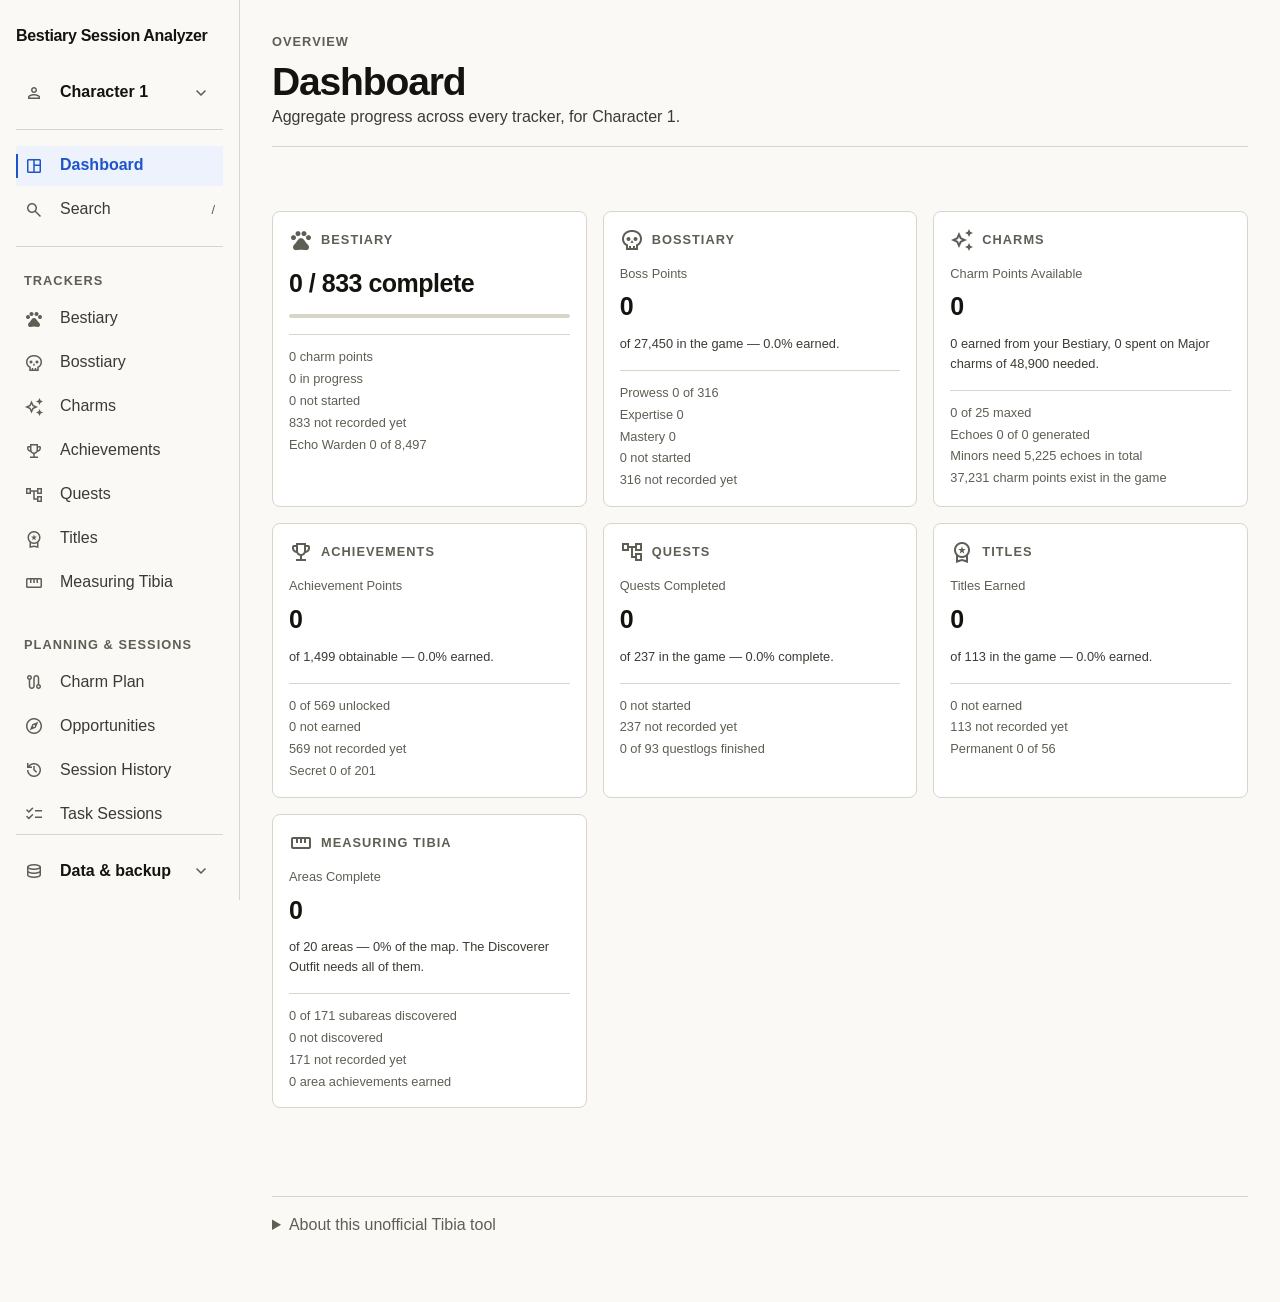
==== commit ca12c99c: "Unify sidebar menus under one shared class; Dashboard is now home Data & backup kept drifting visual" ====
--- a/src/index.html
+++ b/src/index.html
@@ -14,14 +14,14 @@
     <div class="app-shell">
         <aside class="workspace-sidebar" id="workspaceSidebar" aria-label="Workspace navigation">
             <div class="sidebar-brand-row">
-                <a class="sidebar-brand" href="#" data-sidebar-mode="trackers" data-sidebar-view="bestiary">Bestiary Session Analyzer</a>
+                <a class="sidebar-brand" href="#" data-sidebar-mode="dashboard" data-sidebar-view="dashboard">Bestiary Session Analyzer</a>
             </div>
 
-            <details class="character-menu" id="characterMenu">
+            <details class="sidebar-menu character-menu" id="characterMenu">
                 <summary>
                     <span class="material-symbols-outlined" aria-hidden="true">person</span>
                     <span class="character-menu-current" id="characterMenuCurrent">Character</span>
-                    <span class="material-symbols-outlined character-menu-caret" aria-hidden="true">expand_more</span>
+                    <span class="material-symbols-outlined sidebar-menu-caret" aria-hidden="true">expand_more</span>
                 </summary>
                 <div class="character-menu-panel">
                     <div class="character-rows" id="characterList"></div>
@@ -69,11 +69,11 @@
                 </section>
             </nav>
 
-            <details class="data-menu" id="dataMenu">
+            <details class="sidebar-menu data-menu" id="dataMenu">
                 <summary>
                     <span class="material-symbols-outlined" aria-hidden="true">database</span>
                     <span>Data &amp; backup</span>
-                    <span class="material-symbols-outlined data-menu-caret" aria-hidden="true">expand_more</span>
+                    <span class="material-symbols-outlined sidebar-menu-caret" aria-hidden="true">expand_more</span>
                 </summary>
                 <div class="data-menu-actions">
                     <button class="sidebar-link" id="exportWorkspaceButton" type="button"><span class="material-symbols-outlined" aria-hidden="true">download</span><span>Export workspace</span></button>
--- a/src/styles/app.css
+++ b/src/styles/app.css
@@ -282,13 +282,17 @@
     color: var(--accent);
 }
 
-.character-menu {
-    border-bottom: 1px solid var(--ink-100);
-    padding-bottom: var(--u4);
-    margin-bottom: var(--u4);
-}
-
-.character-menu > summary {
+/*
+ * One shared disclosure component for every collapsible sidebar menu
+ * (character switcher, Data & backup, and any future one). Only ONE of
+ * these exists on purpose: two menus that are meant to look and behave
+ * identically kept drifting apart because their summaries were two
+ * hand-maintained copies of the same rules. Sharing the class makes that
+ * divergence structurally impossible instead of something to remember.
+ * Each menu keeps its own class (.character-menu, .data-menu) ONLY for
+ * its position-specific divider — top-of-sidebar vs. bottom-of-sidebar.
+ */
+.sidebar-menu > summary {
     align-items: center;
     display: grid;
     grid-template-columns: var(--u6) minmax(0, 1fr) var(--u6);
@@ -303,31 +307,37 @@
     list-style: none;
 }
 
-.character-menu > summary:hover {
+.sidebar-menu > summary:hover {
     background: rgb(var(--shadow-rgb) / 0.05);
 }
 
-.character-menu > summary::-webkit-details-marker {
+.sidebar-menu > summary::-webkit-details-marker {
     display: none;
 }
 
-.character-menu > summary .material-symbols-outlined {
+.sidebar-menu > summary .material-symbols-outlined {
     font-size: calc(var(--u6) - var(--u1));
     color: var(--ink-500);
+}
+
+.sidebar-menu-caret {
+    transition: transform 0.15s ease;
+}
+
+.sidebar-menu[open] .sidebar-menu-caret {
+    transform: rotate(180deg);
+}
+
+.character-menu {
+    border-bottom: 1px solid var(--ink-100);
+    padding-bottom: var(--u4);
+    margin-bottom: var(--u4);
 }
 
 .character-menu-current {
     overflow: hidden;
     text-overflow: ellipsis;
     white-space: nowrap;
-}
-
-.character-menu-caret {
-    transition: transform 0.15s ease;
-}
-
-.character-menu[open] .character-menu-caret {
-    transform: rotate(180deg);
 }
 
 .character-menu-panel {
@@ -431,44 +441,8 @@
     padding-top: var(--u4);
 }
 
-.data-menu > summary {
-    align-items: center;
-    display: grid;
-    grid-template-columns: var(--u6) minmax(0, 1fr) var(--u6);
-    gap: var(--u3);
-    min-height: var(--control-height);
-    padding: 0 var(--u2);
-    border-radius: var(--radius-control);
-    font-size: var(--t-200);
-    font-weight: var(--weight-bold);
-    color: var(--ink-900);
-    cursor: pointer;
-    list-style: none;
-}
-
-.data-menu > summary:hover {
-    background: rgb(var(--shadow-rgb) / 0.05);
-}
-
-.data-menu > summary .material-symbols-outlined {
-    font-size: calc(var(--u6) - var(--u1));
-    color: var(--ink-500);
-}
-
-.data-menu-caret {
-    transition: transform 0.15s ease;
-}
-
-.data-menu[open] .data-menu-caret {
-    transform: rotate(180deg);
-}
-
 .workspace-sidebar :focus-visible {
     outline-color: var(--ink-900);
-}
-
-.data-menu > summary::-webkit-details-marker {
-    display: none;
 }
 
 .data-menu-actions {
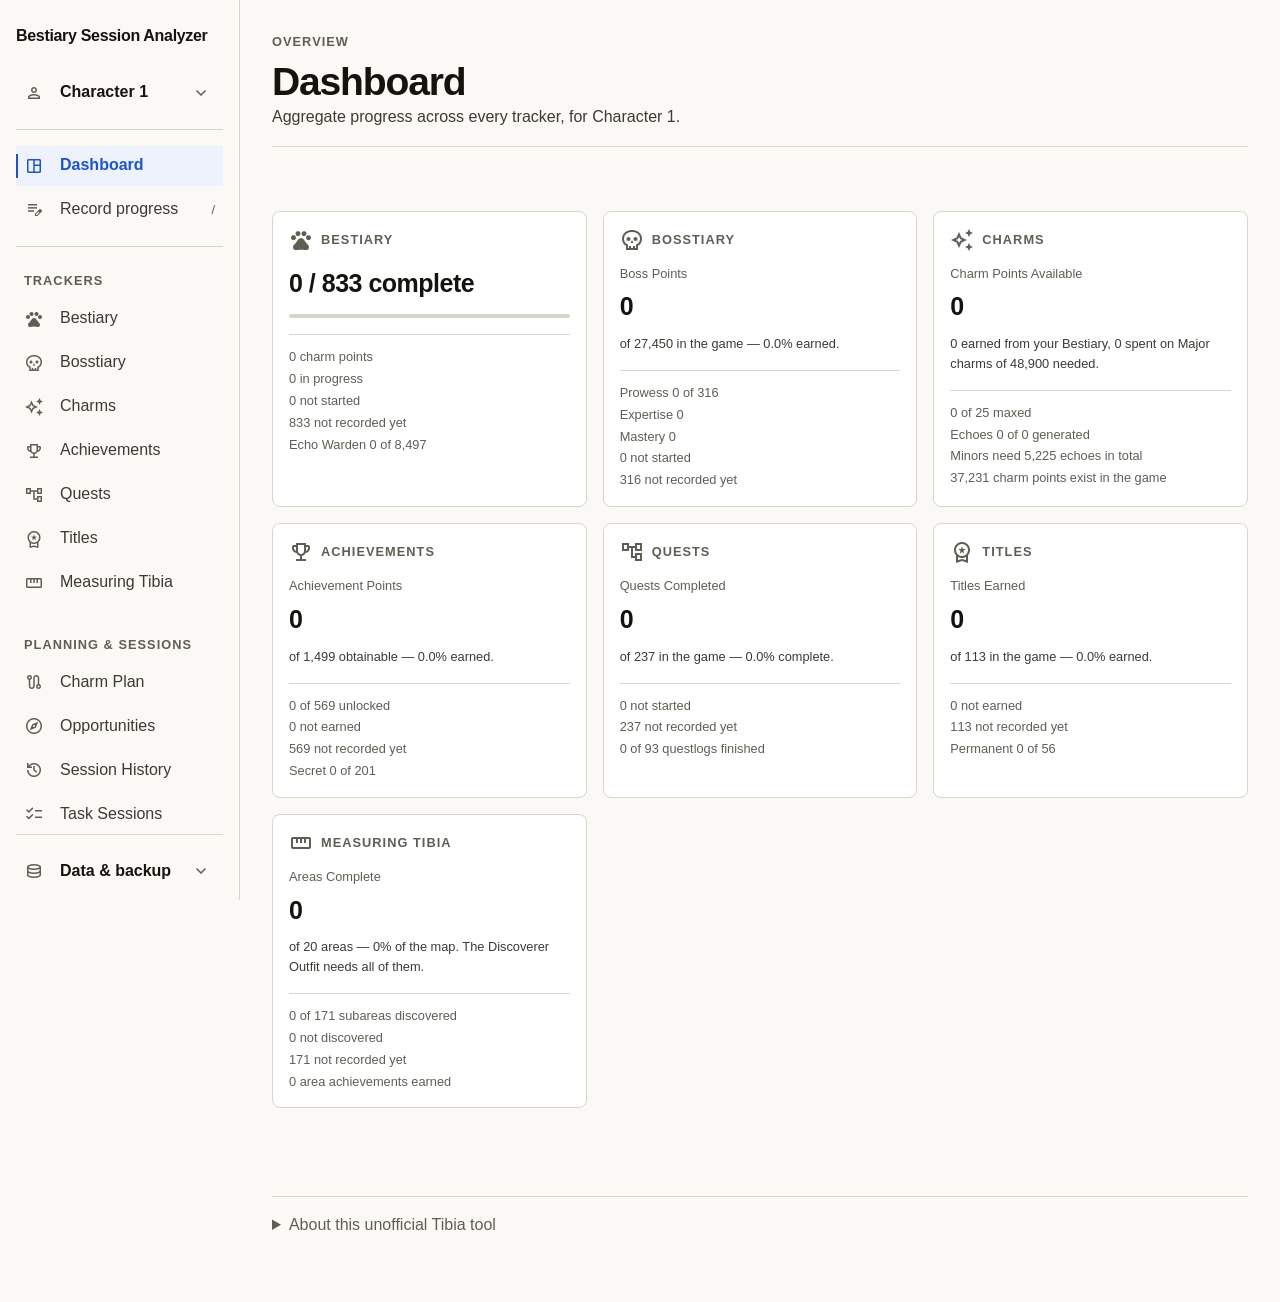
==== commit fbca0076: "Name the global progress action clearly" ====
--- a/src/index.html
+++ b/src/index.html
@@ -38,9 +38,9 @@
                         <span class="material-symbols-outlined" aria-hidden="true">space_dashboard</span>
                         <span>Dashboard</span>
                     </button>
-                    <button class="sidebar-link" id="sidebarSearchButton" type="button">
-                        <span class="material-symbols-outlined" aria-hidden="true">search</span>
-                        <span>Search</span>
+                    <button class="sidebar-link" id="sidebarSearchButton" type="button" aria-keyshortcuts="/" title="Record progress (/)">
+                        <span class="material-symbols-outlined" aria-hidden="true">edit_note</span>
+                        <span>Record progress</span>
                         <span class="sidebar-shortcut">/</span>
                     </button>
                 </div>
--- a/src/styles/app.css
+++ b/src/styles/app.css
@@ -1421,6 +1421,21 @@
     text-align: center;
 }
 
+.empty-state strong,
+.empty-state > span {
+    display: block;
+}
+
+.empty-state > span {
+    margin-top: var(--u1);
+    color: var(--ink-700);
+}
+
+.empty-state-action,
+.answer-actions {
+    margin-top: var(--u4);
+}
+
 /* Empty results occupy the same slot and rhythm as a populated card grid. Without
    this shared margin they fused to the filter surface and read like its footer. */
 .results-section > .empty-state {
@@ -1734,36 +1749,95 @@
     z-index: 60;
     display: flex;
     justify-content: center;
+    align-items: flex-start;
     padding: 12vh var(--u4) var(--u4);
     background: rgb(var(--shadow-rgb) / 0.35);
+    overflow-y: auto;
 }
 
 .quick-panel {
     width: min(calc(var(--u24) * 6 + var(--u6)), 100%);
-    max-height: 76vh;
+    max-height: min(76vh, calc(var(--u24) * 6 + var(--u12)));
     overflow: hidden;
     display: flex;
     flex-direction: column;
+    border: 1px solid var(--ink-100);
     border-radius: var(--radius-surface);
     background: var(--surface);
     box-shadow: var(--elevation-2);
 }
 
-.quick-input {
-    min-height: var(--u16);
-    border: 0;
-    border-bottom: 1px solid var(--ink-100);
-    border-radius: 0;
-    font-size: var(--t-300);
-}
-
-.quick-input:focus {
-    box-shadow: none;
+.quick-header {
+    display: flex;
+    align-items: flex-start;
+    justify-content: space-between;
+    gap: var(--u4);
+    padding: var(--u4) var(--u4) var(--u3);
+}
+
+.quick-header h2 {
+    font-size: var(--t-400);
+}
+
+.quick-header p {
+    margin-top: var(--u1);
+    color: var(--ink-700);
+    font-size: var(--t-200);
+}
+
+.quick-close {
+    flex: 0 0 44px;
+    width: 44px;
+    min-height: 44px;
+    display: inline-flex;
+    align-items: center;
+    justify-content: center;
+    border: 1px solid var(--ink-100);
+    border-radius: var(--radius-control);
+    background: var(--surface);
+    color: var(--ink-700);
+    cursor: pointer;
+}
+
+.quick-close:hover {
+    border-color: var(--ink-300);
+    color: var(--ink-900);
+}
+
+.quick-search {
+    position: relative;
+    display: block;
+    margin: 0 var(--u4) var(--u2);
+}
+
+.quick-search > .material-symbols-outlined {
+    position: absolute;
+    left: var(--u3);
+    top: 50%;
+    z-index: 1;
+    transform: translateY(-50%);
+    color: var(--ink-500);
+    pointer-events: none;
+}
+
+.quick-search .quick-input {
+    width: 100%;
+    height: 44px;
+    min-height: 44px;
+    padding-left: calc(var(--u8) + var(--u2));
+    border-color: var(--ink-300);
+    font-size: var(--t-200);
+}
+
+.quick-search .quick-input:focus {
+    border-color: var(--accent);
 }
 
 .quick-results {
     overflow-y: auto;
+    max-height: min(42vh, calc(var(--u24) * 3));
     padding: var(--u2) 0;
+    border-top: 1px solid var(--ink-100);
 }
 
 .quick-option {
@@ -1792,29 +1866,76 @@
 
 .quick-value-stage {
     border-top: 1px solid var(--ink-100);
+    padding: var(--u4);
+    background: var(--paper);
+}
+
+.quick-chosen {
+    display: flex;
+    align-items: flex-start;
+    justify-content: space-between;
+    gap: var(--u2);
+    flex-wrap: wrap;
+    margin-bottom: var(--u3);
+}
+
+.quick-current {
+    display: block;
+    margin-top: var(--u1);
+}
+
+.quick-controls {
+    display: flex;
+    flex-wrap: wrap;
+    gap: var(--u2);
+}
+
+.quick-controls .row-action,
+.quick-controls input {
+    height: 44px;
+    min-height: 44px;
+}
+
+.quick-controls .row-action {
+    min-width: 44px;
+}
+
+.quick-hint {
     padding: var(--u3) var(--u4);
-    background: var(--paper);
-}
-
-.quick-chosen {
-    display: flex;
-    align-items: baseline;
-    gap: var(--u2);
-    flex-wrap: wrap;
-    margin-bottom: var(--u2);
-}
-
-.quick-controls {
-    display: flex;
-    flex-wrap: wrap;
-    gap: var(--u2);
-}
-
-.quick-hint {
-    padding: var(--u2) var(--u4);
     border-top: 1px solid var(--ink-100);
     font-size: var(--t-100);
     color: var(--ink-500);
+}
+
+@media (max-width: 560px) {
+    .quick-add {
+        padding: var(--u4) var(--u2);
+    }
+
+    .quick-panel {
+        max-height: calc(100vh - var(--u8));
+    }
+
+    .quick-header,
+    .quick-value-stage {
+        padding-left: var(--u3);
+        padding-right: var(--u3);
+    }
+
+    .quick-search {
+        margin-left: var(--u3);
+        margin-right: var(--u3);
+    }
+
+    .quick-option {
+        grid-template-columns: minmax(0, 1fr) auto;
+        padding-left: var(--u3);
+        padding-right: var(--u3);
+    }
+
+    .quick-option .quick-value {
+        grid-column: 1 / -1;
+    }
 }
 
 .detail-panel {
@@ -2038,6 +2159,18 @@
     margin-bottom: var(--u3);
 }
 
+.section-heading.is-page-redundant h2 {
+    position: absolute;
+    width: 1px;
+    height: 1px;
+    padding: 0;
+    margin: -1px;
+    overflow: hidden;
+    clip: rect(0, 0, 0, 0);
+    white-space: nowrap;
+    border: 0;
+}
+
 .hunt-workspace {
     display: flex;
     align-items: center;
@@ -2242,6 +2375,34 @@
     font-size: var(--t-100);
     cursor: pointer;
     padding: 0 0 0 var(--u2);
+}
+
+.opportunity-creature {
+    display: inline-flex;
+    align-items: center;
+    gap: var(--u1);
+    padding: 0;
+    border: 0;
+    background: none;
+    color: var(--accent);
+    font: inherit;
+    font-weight: var(--weight-medium);
+    text-align: left;
+    cursor: pointer;
+}
+
+.opportunity-creature .material-symbols-outlined {
+    font-size: 1.1em;
+    transition: transform var(--duration-fast) var(--ease);
+}
+
+.opportunity-creature:hover span:first-child {
+    text-decoration: underline;
+    text-underline-offset: calc(var(--u1) / 2);
+}
+
+.opportunity-creature:hover .material-symbols-outlined {
+    transform: translateX(var(--u1));
 }
 
 .session-summary {
@@ -2802,6 +2963,14 @@
     background: var(--surface);
 }
 
+.library-name.is-saved,
+.library-date.is-saved,
+.library-notes.is-saved {
+    border-color: var(--accent);
+    background: var(--accent-tint);
+    transition: border-color var(--duration-fast) var(--ease), background-color var(--duration-fast) var(--ease);
+}
+
 .library-actions {
     display: flex;
     gap: var(--u2);
@@ -2811,6 +2980,33 @@
 
 .library-table td {
     vertical-align: middle;
+}
+
+@media (max-width: 720px) {
+    .library-table th:first-child,
+    .library-table td:first-child {
+        position: sticky;
+        left: 0;
+        z-index: 2;
+        min-width: calc(var(--u24) * 2);
+        box-shadow: var(--u1) 0 var(--u2) rgb(var(--shadow-rgb) / 0.08);
+    }
+
+    .library-table th:first-child {
+        z-index: 3;
+    }
+
+    .library-table tbody tr:nth-child(odd) td:first-child {
+        background: var(--surface);
+    }
+
+    .library-table tbody tr:nth-child(even) td:first-child {
+        background: var(--paper);
+    }
+
+    .library-table tbody tr:hover td:first-child {
+        background: var(--accent-tint);
+    }
 }
 
 /* Two figures in one cell need to read as two figures. */
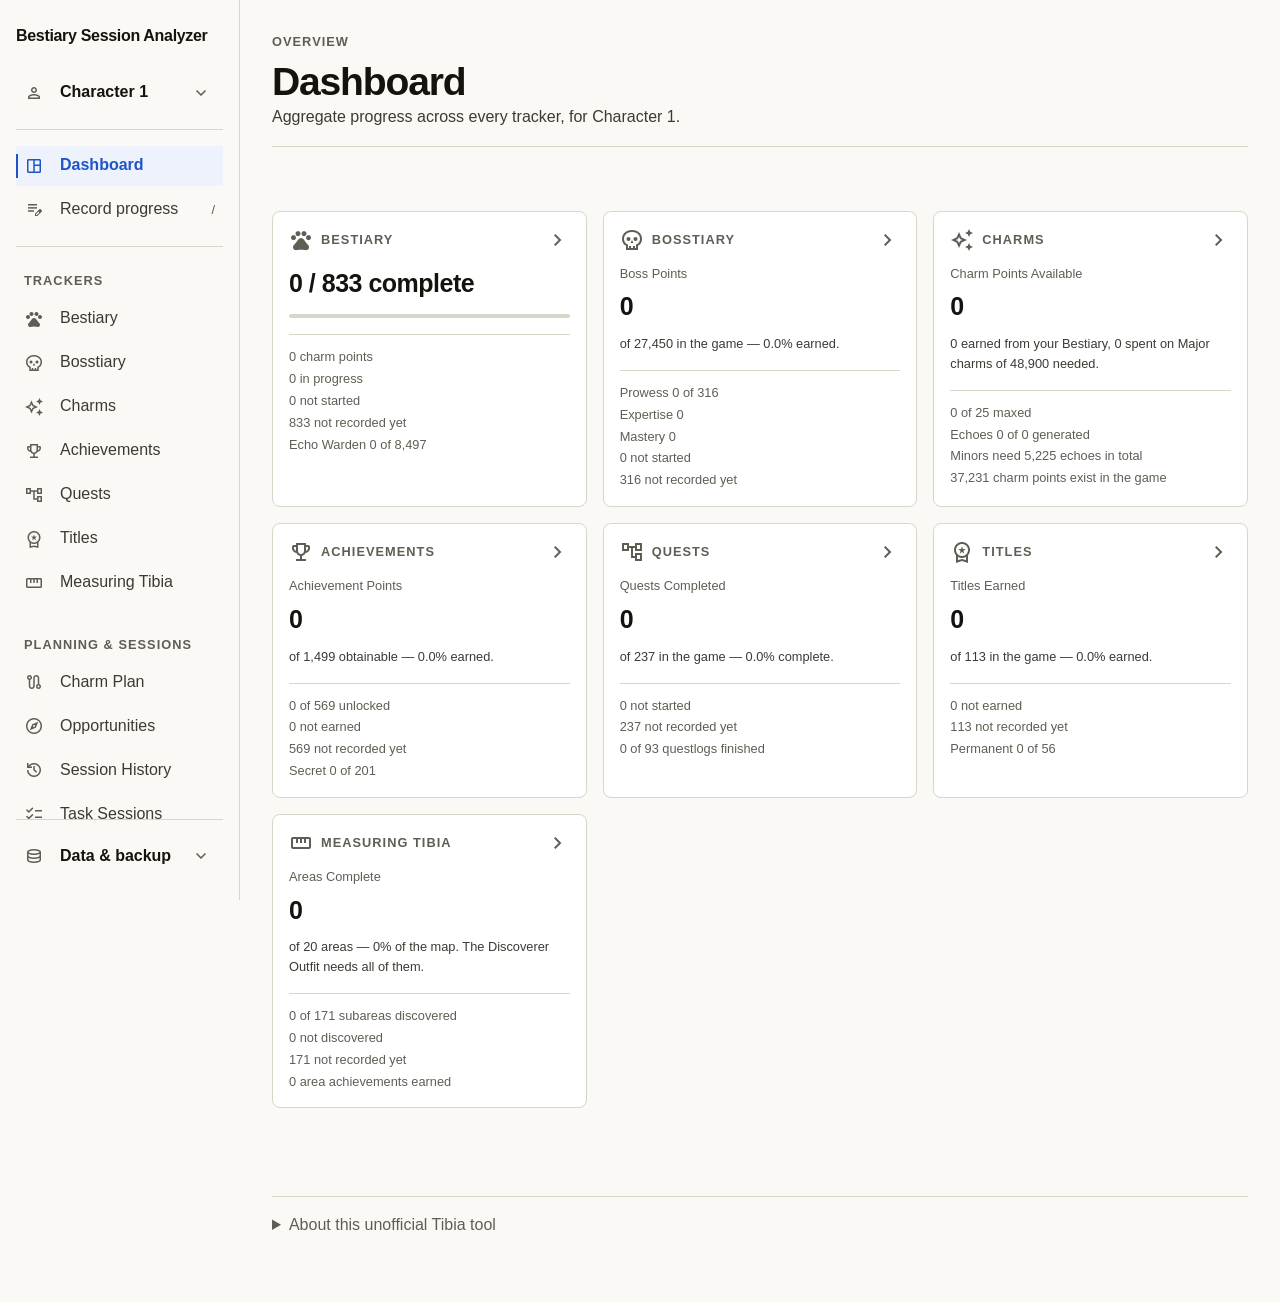
==== commit 6866e04f: "Rebuild the sidebar's DOM and CSS architecture from scratch Deletes the entire .workspace-sidebar/.s" ====
--- a/src/index.html
+++ b/src/index.html
@@ -12,90 +12,103 @@
 </head>
 <body>
     <div class="app-shell">
-        <aside class="workspace-sidebar" id="workspaceSidebar" aria-label="Workspace navigation">
-            <div class="sidebar-brand-row">
-                <a class="sidebar-brand" href="#" data-sidebar-mode="dashboard" data-sidebar-view="dashboard">Bestiary Session Analyzer</a>
+        <aside class="app-nav" id="workspaceSidebar" aria-label="Workspace navigation">
+            <div class="app-nav-top">
+                <div class="app-nav-brand-row">
+                    <a class="app-nav-brand" href="#" data-sidebar-mode="dashboard" data-sidebar-view="dashboard" data-sidebar-home>Bestiary Session Analyzer</a>
+                </div>
+
+                <details class="app-nav-disclosure app-nav-switcher" id="characterMenu">
+                    <summary>
+                        <span class="material-symbols-outlined" aria-hidden="true">person</span>
+                        <span class="app-nav-switcher-label" id="characterMenuCurrent">Character</span>
+                        <span class="material-symbols-outlined app-nav-disclosure-caret" aria-hidden="true">expand_more</span>
+                    </summary>
+                    <div class="app-nav-switcher-panel">
+                        <div class="app-nav-switcher-list" id="characterList"></div>
+                        <button class="app-nav-item" id="addCharacterButton" type="button">
+                            <span class="material-symbols-outlined" aria-hidden="true">person_add</span>
+                            <span>Add character</span>
+                        </button>
+                    </div>
+                </details>
             </div>
 
-            <details class="sidebar-menu character-menu" id="characterMenu">
-                <summary>
-                    <span class="material-symbols-outlined" aria-hidden="true">person</span>
-                    <span class="character-menu-current" id="characterMenuCurrent">Character</span>
-                    <span class="material-symbols-outlined sidebar-menu-caret" aria-hidden="true">expand_more</span>
-                </summary>
-                <div class="character-menu-panel">
-                    <div class="character-rows" id="characterList"></div>
-                    <button class="sidebar-link" id="addCharacterButton" type="button">
-                        <span class="material-symbols-outlined" aria-hidden="true">person_add</span>
-                        <span>Add character</span>
-                    </button>
-                </div>
-            </details>
-
-            <nav class="sidebar-nav" aria-label="Primary">
-                <div class="sidebar-utilities">
-                    <button class="sidebar-link" type="button" data-sidebar-mode="dashboard" data-sidebar-view="dashboard">
+            <nav class="app-nav-scroll" aria-label="Primary">
+                <div class="app-nav-quicklinks">
+                    <button class="app-nav-item" type="button" data-sidebar-mode="dashboard" data-sidebar-view="dashboard">
                         <span class="material-symbols-outlined" aria-hidden="true">space_dashboard</span>
                         <span>Dashboard</span>
                     </button>
-                    <button class="sidebar-link" id="sidebarSearchButton" type="button" aria-keyshortcuts="/" title="Record progress (/)">
+                    <button class="app-nav-item" id="sidebarSearchButton" type="button" aria-keyshortcuts="/" title="Record progress (/)">
                         <span class="material-symbols-outlined" aria-hidden="true">edit_note</span>
                         <span>Record progress</span>
-                        <span class="sidebar-shortcut">/</span>
+                        <span class="app-nav-item-shortcut">/</span>
                     </button>
                 </div>
 
-                <section class="sidebar-section" aria-labelledby="trackersNavTitle">
-                    <h2 class="sidebar-section-title" id="trackersNavTitle">Trackers</h2>
-                    <div class="sidebar-section-items" id="trackerNavItems">
-                        <button class="sidebar-link is-selected" type="button" data-sidebar-mode="trackers" data-sidebar-view="bestiary"><span class="material-symbols-outlined" aria-hidden="true">pets</span><span>Bestiary</span></button>
-                        <button class="sidebar-link" type="button" data-sidebar-mode="trackers" data-sidebar-view="bosstiary"><span class="material-symbols-outlined" aria-hidden="true">skull</span><span>Bosstiary</span></button>
-                        <button class="sidebar-link" type="button" data-sidebar-mode="trackers" data-sidebar-view="charms"><span class="material-symbols-outlined" aria-hidden="true">auto_awesome</span><span>Charms</span></button>
-                        <button class="sidebar-link" type="button" data-sidebar-mode="trackers" data-sidebar-view="achievements"><span class="material-symbols-outlined" aria-hidden="true">trophy</span><span>Achievements</span></button>
-                        <button class="sidebar-link" type="button" data-sidebar-mode="trackers" data-sidebar-view="quests"><span class="material-symbols-outlined" aria-hidden="true">account_tree</span><span>Quests</span></button>
-                        <button class="sidebar-link" type="button" data-sidebar-mode="trackers" data-sidebar-view="titles"><span class="material-symbols-outlined" aria-hidden="true">workspace_premium</span><span>Titles</span></button>
-                        <button class="sidebar-link" type="button" data-sidebar-mode="trackers" data-sidebar-view="measuringTibia"><span class="material-symbols-outlined" aria-hidden="true">straighten</span><span>Measuring Tibia</span></button>
-                    </div>
-                </section>
-
-                <section class="sidebar-section" aria-labelledby="sessionsNavTitle">
-                    <h2 class="sidebar-section-title" id="sessionsNavTitle">Planning &amp; sessions</h2>
-                    <div class="sidebar-section-items">
-                        <button class="sidebar-link" type="button" data-sidebar-mode="bestiary" data-sidebar-view="charmPlan"><span class="material-symbols-outlined" aria-hidden="true">route</span><span>Charm Plan</span></button>
-                        <button class="sidebar-link" type="button" data-sidebar-mode="bestiary" data-sidebar-view="opportunities"><span class="material-symbols-outlined" aria-hidden="true">explore</span><span>Opportunities</span></button>
-                        <button class="sidebar-link" type="button" data-sidebar-mode="bestiary" data-sidebar-view="library"><span class="material-symbols-outlined" aria-hidden="true">history</span><span>Session History</span></button>
-                        <button class="sidebar-link" type="button" data-sidebar-mode="tasks" data-sidebar-view="allSessions"><span class="material-symbols-outlined" aria-hidden="true">checklist</span><span>Task Sessions</span></button>
+                <section class="app-nav-group" aria-labelledby="trackersNavTitle">
+                    <h2 class="app-nav-group-title" id="trackersNavTitle">Trackers</h2>
+                    <div class="app-nav-group-items" id="trackerNavItems">
+                        <button class="app-nav-item is-selected" type="button" data-sidebar-mode="trackers" data-sidebar-view="bestiary"><span class="material-symbols-outlined" aria-hidden="true">pets</span><span>Bestiary</span></button>
+                        <button class="app-nav-item" type="button" data-sidebar-mode="trackers" data-sidebar-view="bosstiary"><span class="material-symbols-outlined" aria-hidden="true">skull</span><span>Bosstiary</span></button>
+                        <button class="app-nav-item" type="button" data-sidebar-mode="trackers" data-sidebar-view="charms"><span class="material-symbols-outlined" aria-hidden="true">auto_awesome</span><span>Charms</span></button>
+                        <button class="app-nav-item" type="button" data-sidebar-mode="trackers" data-sidebar-view="achievements"><span class="material-symbols-outlined" aria-hidden="true">trophy</span><span>Achievements</span></button>
+                        <button class="app-nav-item" type="button" data-sidebar-mode="trackers" data-sidebar-view="quests"><span class="material-symbols-outlined" aria-hidden="true">account_tree</span><span>Quests</span></button>
+                        <button class="app-nav-item" type="button" data-sidebar-mode="trackers" data-sidebar-view="titles"><span class="material-symbols-outlined" aria-hidden="true">workspace_premium</span><span>Titles</span></button>
+                        <button class="app-nav-item" type="button" data-sidebar-mode="trackers" data-sidebar-view="measuringTibia"><span class="material-symbols-outlined" aria-hidden="true">straighten</span><span>Measuring Tibia</span></button>
+                    </div>
+                </section>
+
+                <section class="app-nav-group" aria-labelledby="sessionsNavTitle">
+                    <h2 class="app-nav-group-title" id="sessionsNavTitle">Planning &amp; sessions</h2>
+                    <div class="app-nav-group-items">
+                        <button class="app-nav-item" type="button" data-sidebar-mode="bestiary" data-sidebar-view="charmPlan"><span class="material-symbols-outlined" aria-hidden="true">route</span><span>Charm Plan</span></button>
+                        <button class="app-nav-item" type="button" data-sidebar-mode="bestiary" data-sidebar-view="opportunities"><span class="material-symbols-outlined" aria-hidden="true">explore</span><span>Opportunities</span></button>
+                        <button class="app-nav-item" type="button" data-sidebar-mode="bestiary" data-sidebar-view="library"><span class="material-symbols-outlined" aria-hidden="true">history</span><span>Session History</span></button>
+                        <button class="app-nav-item" type="button" data-sidebar-mode="tasks" data-sidebar-view="allSessions"><span class="material-symbols-outlined" aria-hidden="true">checklist</span><span>Task Sessions</span></button>
                     </div>
                 </section>
             </nav>
 
-            <details class="sidebar-menu data-menu" id="dataMenu">
-                <summary>
-                    <span class="material-symbols-outlined" aria-hidden="true">database</span>
-                    <span>Data &amp; backup</span>
-                    <span class="material-symbols-outlined sidebar-menu-caret" aria-hidden="true">expand_more</span>
-                </summary>
-                <div class="data-menu-actions">
-                    <button class="sidebar-link" id="exportWorkspaceButton" type="button"><span class="material-symbols-outlined" aria-hidden="true">download</span><span>Export workspace</span></button>
-                    <button class="sidebar-link" id="importWorkspaceButton" type="button"><span class="material-symbols-outlined" aria-hidden="true">upload</span><span>Import workspace</span></button>
-                    <button class="sidebar-link" id="recentChangesButton" type="button"><span class="material-symbols-outlined" aria-hidden="true">history_toggle_off</span><span>Recent changes</span></button>
-                    <input class="sr-only" id="importWorkspaceInput" type="file" accept="application/json,.json" tabindex="-1" aria-hidden="true">
-                </div>
-
-                <div class="data-menu-danger">
-                    <button class="sidebar-link is-danger" id="clearAllDataButton" type="button">
-                        <span class="material-symbols-outlined" aria-hidden="true">delete_forever</span>
-                        <span>Clear all data</span>
-                    </button>
-                    <div class="data-menu-danger-confirm" id="clearAllDataConfirm" hidden>
-                        <p class="data-menu-danger-text">Permanently deletes every character and everything else this app has stored in your browser. This cannot be undone.</p>
-                        <div class="data-menu-danger-actions">
-                            <button class="btn btn-tertiary" id="clearAllDataCancelButton" type="button">Cancel</button>
-                            <button class="btn is-danger-solid" id="clearAllDataConfirmButton" type="button">Clear everything</button>
-                        </div>
-                    </div>
-                </div>
-            </details>
+            <div class="app-nav-bottom">
+                <details class="app-nav-disclosure app-nav-databox" id="dataMenu">
+                    <summary>
+                        <span class="material-symbols-outlined" aria-hidden="true">database</span>
+                        <span>Data &amp; backup</span>
+                        <span class="material-symbols-outlined app-nav-disclosure-caret" aria-hidden="true">expand_more</span>
+                    </summary>
+                    <div class="app-nav-databox-grid">
+                        <button class="app-nav-databox-tile" id="exportWorkspaceButton" type="button" aria-label="Export workspace">
+                            <span class="material-symbols-outlined" aria-hidden="true">download</span>
+                            <span aria-hidden="true">Export</span>
+                        </button>
+                        <button class="app-nav-databox-tile" id="importWorkspaceButton" type="button" aria-label="Import workspace">
+                            <span class="material-symbols-outlined" aria-hidden="true">upload</span>
+                            <span aria-hidden="true">Import</span>
+                        </button>
+                        <button class="app-nav-databox-tile" id="recentChangesButton" type="button">
+                            <span class="material-symbols-outlined" aria-hidden="true">history_toggle_off</span>
+                            <span>Recent changes</span>
+                        </button>
+                        <input class="sr-only" id="importWorkspaceInput" type="file" accept="application/json,.json" tabindex="-1" aria-hidden="true">
+                    </div>
+
+                    <div class="app-nav-databox-danger">
+                        <button class="app-nav-item is-danger" id="clearAllDataButton" type="button">
+                            <span class="material-symbols-outlined" aria-hidden="true">delete_forever</span>
+                            <span>Clear all data</span>
+                        </button>
+                        <div class="app-nav-databox-danger-confirm" id="clearAllDataConfirm" hidden>
+                            <p class="app-nav-databox-danger-text">Permanently deletes every character and everything else this app has stored in your browser. This cannot be undone.</p>
+                            <div class="app-nav-databox-danger-actions">
+                                <button class="btn btn-tertiary" id="clearAllDataCancelButton" type="button">Cancel</button>
+                                <button class="btn is-danger-solid" id="clearAllDataConfirmButton" type="button">Clear everything</button>
+                            </div>
+                        </div>
+                    </div>
+                </details>
+            </div>
         </aside>
 
         <main class="workspace-main" id="workspaceMain">
@@ -186,7 +199,7 @@
             <button class="icon-button detail-close" id="detailCloseButton" type="button" aria-label="Close details"><span class="material-symbols-outlined" aria-hidden="true">close</span></button>
             <div id="detailPanelContent"></div>
         </aside>
-        <button class="sidebar-scrim" id="sidebarScrim" type="button" aria-label="Close navigation" hidden></button>
+        <button class="app-nav-scrim" id="sidebarScrim" type="button" aria-label="Close navigation" hidden></button>
     </div>
 
     <script>
--- a/src/styles/app.css
+++ b/src/styles/app.css
@@ -168,28 +168,38 @@
     grid-template-columns: var(--sidebar-width) minmax(0, 1fr);
 }
 
-.workspace-sidebar {
+/*
+ * app-nav: the workspace rail. Three flex regions — top (brand + character
+ * switcher), scroll (trackers + planning links), bottom (Data & backup) —
+ * so a menu anchored to the top or bottom region is always fully on
+ * screen, and only the scroll region grows past the viewport.
+ */
+.app-nav {
     position: sticky;
     top: 0;
     display: flex;
     flex-direction: column;
     height: 100vh;
-    overflow-y: auto;
-    scrollbar-width: thin;
     padding: var(--u6) var(--u4);
     background: var(--paper);
     border-right: 1px solid var(--ink-100);
 }
 
-.sidebar-brand-row {
-    display: flex;
-    align-items: center;
-    justify-content: space-between;
-    gap: var(--u2);
+.app-nav :focus-visible {
+    outline-color: var(--ink-900);
+}
+
+.app-nav-top,
+.app-nav-bottom {
+    flex-shrink: 0;
+}
+
+.app-nav-brand-row {
     padding: 0 0 var(--u6);
 }
 
-.sidebar-brand {
+.app-nav-brand {
+    display: block;
     font-size: var(--t-200);
     font-weight: var(--weight-bold);
     letter-spacing: var(--tracking-heading);
@@ -197,15 +207,17 @@
     text-decoration: none;
 }
 
-.sidebar-nav {
-    /* flex:1 still pulls Data & backup to the bottom when there's room to
-       spare; the sidebar itself scrolls as one unit when there isn't, so a
-       menu opening below the fold is never trapped in a squeezed inner
-       scroll box — the whole sidebar just grows and scrolls together. */
+.app-nav-scroll {
     flex: 1;
-}
-
-.sidebar-utilities {
+    /* min-height:0 lets this region actually shrink inside the flex column —
+       otherwise it refuses to go below its content size and pushes
+       app-nav-bottom off the bottom of the viewport instead of scrolling. */
+    min-height: 0;
+    overflow-y: auto;
+    scrollbar-width: thin;
+}
+
+.app-nav-quicklinks {
     display: grid;
     gap: var(--u1);
     padding-bottom: var(--u4);
@@ -213,11 +225,11 @@
     border-bottom: 1px solid var(--ink-100);
 }
 
-.sidebar-section + .sidebar-section {
+.app-nav-group + .app-nav-group {
     margin-top: var(--u8);
 }
 
-.sidebar-section-title {
+.app-nav-group-title {
     margin: 0;
     padding: 0 var(--u2) var(--u2);
     font-size: var(--t-100);
@@ -227,12 +239,17 @@
     color: var(--ink-500);
 }
 
-.sidebar-section-items {
+.app-nav-group-items {
     display: grid;
     gap: var(--u1);
 }
 
-.sidebar-link {
+/*
+ * app-nav-item: every clickable row in the rail — nav links, the
+ * "Add character" row, "Clear all data" — shares this one control so a
+ * visual change to one never has to be repeated by hand across the others.
+ */
+.app-nav-item {
     position: relative;
     display: grid;
     grid-template-columns: var(--u6) minmax(0, 1fr) auto;
@@ -250,22 +267,22 @@
     cursor: pointer;
 }
 
-.sidebar-link:hover {
+.app-nav-item:hover {
     background: rgb(var(--shadow-rgb) / 0.05);
     color: var(--ink-900);
 }
 
-.sidebar-link.is-selected {
+.app-nav-item.is-selected {
     background: var(--accent-tint);
     color: var(--accent);
     font-weight: var(--weight-bold);
 }
 
-.sidebar-link.is-selected:hover {
+.app-nav-item.is-selected:hover {
     background: var(--accent-tint);
 }
 
-.sidebar-link.is-selected::before {
+.app-nav-item.is-selected::before {
     content: "";
     position: absolute;
     inset: var(--u2) auto var(--u2) 0;
@@ -273,26 +290,39 @@
     background: var(--accent);
 }
 
-.sidebar-link .material-symbols-outlined {
+.app-nav-item .material-symbols-outlined {
     font-size: calc(var(--u6) - var(--u1));
     color: var(--ink-500);
 }
 
-.sidebar-link.is-selected .material-symbols-outlined {
+.app-nav-item.is-selected .material-symbols-outlined {
     color: var(--accent);
 }
 
+.app-nav-item.is-danger {
+    color: var(--caution);
+}
+
+.app-nav-item.is-danger:hover {
+    background: var(--caution-tint);
+}
+
+.app-nav-item.is-danger .material-symbols-outlined {
+    color: var(--caution);
+}
+
+.app-nav-item-shortcut {
+    margin-left: auto;
+    font-size: var(--t-100);
+    color: var(--ink-500);
+}
+
 /*
- * One shared disclosure component for every collapsible sidebar menu
- * (character switcher, Data & backup, and any future one). Only ONE of
- * these exists on purpose: two menus that are meant to look and behave
- * identically kept drifting apart because their summaries were two
- * hand-maintained copies of the same rules. Sharing the class makes that
- * divergence structurally impossible instead of something to remember.
- * Each menu keeps its own class (.character-menu, .data-menu) ONLY for
- * its position-specific divider — top-of-sidebar vs. bottom-of-sidebar.
+ * app-nav-disclosure: the shared <details> shell behind both the character
+ * switcher and Data & backup, so the two stay pixel-identical in how they
+ * open rather than drifting apart as two hand-maintained copies.
  */
-.sidebar-menu > summary {
+.app-nav-disclosure > summary {
     align-items: center;
     display: grid;
     grid-template-columns: var(--u6) minmax(0, 1fr) var(--u6);
@@ -307,56 +337,56 @@
     list-style: none;
 }
 
-.sidebar-menu > summary:hover {
+.app-nav-disclosure > summary:hover {
     background: rgb(var(--shadow-rgb) / 0.05);
 }
 
-.sidebar-menu > summary::-webkit-details-marker {
+.app-nav-disclosure > summary::-webkit-details-marker {
     display: none;
 }
 
-.sidebar-menu > summary .material-symbols-outlined {
+.app-nav-disclosure > summary .material-symbols-outlined {
     font-size: calc(var(--u6) - var(--u1));
     color: var(--ink-500);
 }
 
-.sidebar-menu-caret {
+.app-nav-disclosure-caret {
     transition: transform 0.15s ease;
 }
 
-.sidebar-menu[open] .sidebar-menu-caret {
+.app-nav-disclosure[open] .app-nav-disclosure-caret {
     transform: rotate(180deg);
 }
 
-.character-menu {
+.app-nav-switcher {
     border-bottom: 1px solid var(--ink-100);
     padding-bottom: var(--u4);
     margin-bottom: var(--u4);
 }
 
-.character-menu-current {
+.app-nav-switcher-label {
     overflow: hidden;
     text-overflow: ellipsis;
     white-space: nowrap;
 }
 
-.character-menu-panel {
+.app-nav-switcher-panel {
     padding-top: var(--u2);
 }
 
-.character-rows {
+.app-nav-switcher-list {
     display: grid;
     gap: var(--u1);
     margin-bottom: var(--u1);
 }
 
-.character-row {
+.app-nav-switcher-row {
     display: flex;
     align-items: center;
     gap: var(--u1);
 }
 
-.character-row-select {
+.app-nav-switcher-select {
     flex: 1;
     display: flex;
     align-items: center;
@@ -373,52 +403,52 @@
     cursor: pointer;
 }
 
-.character-row-select span:last-child {
+.app-nav-switcher-select span:last-child {
     overflow: hidden;
     text-overflow: ellipsis;
     white-space: nowrap;
 }
 
-.character-row-select:hover {
+.app-nav-switcher-select:hover {
     background: rgb(var(--shadow-rgb) / 0.05);
     color: var(--ink-900);
 }
 
-.character-row.is-active .character-row-select {
+.app-nav-switcher-row.is-active .app-nav-switcher-select {
     background: var(--accent-tint);
     color: var(--accent);
     font-weight: var(--weight-bold);
 }
 
-.character-row-select .material-symbols-outlined {
+.app-nav-switcher-select .material-symbols-outlined {
     flex-shrink: 0;
     font-size: calc(var(--u6) - var(--u1));
     color: var(--ink-500);
 }
 
-.character-row.is-active .character-row-select .material-symbols-outlined {
+.app-nav-switcher-row.is-active .app-nav-switcher-select .material-symbols-outlined {
     color: var(--accent);
 }
 
-.character-row-action {
+.app-nav-switcher-action {
     flex-shrink: 0;
 }
 
-.character-row-action.is-danger:hover {
+.app-nav-switcher-action.is-danger:hover {
     background: var(--caution-tint);
     color: var(--caution);
 }
 
-.character-row-action[disabled] {
+.app-nav-switcher-action[disabled] {
     color: var(--ink-300);
     cursor: not-allowed;
 }
 
-.character-row-action[disabled]:hover {
+.app-nav-switcher-action[disabled]:hover {
     background: none;
 }
 
-.character-row-input {
+.app-nav-switcher-input {
     flex: 1;
     min-width: 0;
     min-height: var(--control-height);
@@ -430,46 +460,55 @@
     font-weight: var(--weight-medium);
 }
 
-.sidebar-shortcut {
-    margin-left: auto;
-    font-size: var(--t-100);
-    color: var(--ink-500);
-}
-
-.data-menu {
+.app-nav-databox {
     border-top: 1px solid var(--ink-100);
     padding-top: var(--u4);
 }
 
-.workspace-sidebar :focus-visible {
-    outline-color: var(--ink-900);
-}
-
-.data-menu-actions {
+.app-nav-databox-grid {
     display: grid;
+    grid-template-columns: repeat(3, minmax(0, 1fr));
     gap: var(--u1);
     margin-top: var(--u2);
 }
 
-.data-menu-danger {
+.app-nav-databox-tile {
+    display: flex;
+    flex-direction: column;
+    align-items: center;
+    justify-content: center;
+    gap: var(--u1);
+    padding: var(--u2) var(--u1);
+    border: 1px solid transparent;
+    border-radius: var(--radius-control);
+    background: none;
+    color: var(--ink-700);
+    text-align: center;
+    line-height: var(--leading-tight);
+}
+
+.app-nav-databox-tile span:last-child {
+    font-size: var(--t-100);
+}
+
+.app-nav-databox-tile .material-symbols-outlined {
+    font-size: calc(var(--u6) - var(--u1));
+    color: var(--ink-500);
+}
+
+.app-nav-databox-tile:hover {
+    border-color: var(--ink-100);
+    background: rgb(var(--shadow-rgb) / 0.05);
+    color: var(--ink-900);
+}
+
+.app-nav-databox-danger {
     margin-top: var(--u3);
     padding-top: var(--u3);
     border-top: 1px solid var(--ink-100);
 }
 
-.sidebar-link.is-danger {
-    color: var(--caution);
-}
-
-.sidebar-link.is-danger:hover {
-    background: var(--caution-tint);
-}
-
-.sidebar-link.is-danger .material-symbols-outlined {
-    color: var(--caution);
-}
-
-.data-menu-danger-confirm {
+.app-nav-databox-danger-confirm {
     display: grid;
     gap: var(--u2);
     margin-top: var(--u1);
@@ -479,13 +518,13 @@
     background: var(--caution-tint);
 }
 
-.data-menu-danger-text {
+.app-nav-databox-danger-text {
     font-size: var(--t-100);
     line-height: var(--leading-body);
     color: var(--ink-900);
 }
 
-.data-menu-danger-actions {
+.app-nav-databox-danger-actions {
     display: flex;
     gap: var(--u2);
     justify-content: flex-end;
@@ -526,7 +565,7 @@
     display: none;
 }
 
-.sidebar-scrim {
+.app-nav-scrim {
     display: none;
 }
 
@@ -1755,6 +1794,10 @@
     overflow-y: auto;
 }
 
+body.has-quick-add {
+    overflow: hidden;
+}
+
 .quick-panel {
     width: min(calc(var(--u24) * 6 + var(--u6)), 100%);
     max-height: min(76vh, calc(var(--u24) * 6 + var(--u12)));
@@ -2087,6 +2130,37 @@
     font-size: var(--t-200);
 }
 
+.detail-stage-list {
+    display: grid;
+    gap: var(--u2);
+}
+
+.detail-stage-list li {
+    display: flex;
+    align-items: center;
+    gap: var(--u2);
+    color: var(--ink-500);
+    font-size: var(--t-200);
+}
+
+.detail-stage-list li .material-symbols-outlined {
+    font-size: calc(var(--u6) - var(--u1));
+    color: var(--ink-300);
+}
+
+.detail-stage-list li.is-done {
+    color: var(--ink-900);
+    font-weight: var(--weight-medium);
+}
+
+.detail-stage-list li.is-done .material-symbols-outlined {
+    color: var(--accent);
+}
+
+.detail-stage-list .row-aside {
+    margin-left: auto;
+}
+
 .detail-checks,
 .detail-actions {
     display: grid;
@@ -2521,7 +2595,7 @@
         grid-template-columns: minmax(0, 1fr);
     }
 
-    .workspace-sidebar {
+    .app-nav {
         position: fixed;
         inset: 0 auto 0 0;
         z-index: 50;
@@ -2531,12 +2605,12 @@
         transition: transform var(--duration) var(--ease);
     }
 
-    body.sidebar-open .workspace-sidebar {
+    body.nav-open .app-nav {
         transform: none;
         box-shadow: var(--elevation-2);
     }
 
-    .sidebar-scrim {
+    .app-nav-scrim {
         display: block;
         position: fixed;
         inset: 0;
@@ -2641,7 +2715,7 @@
     .tick-option,
     .btn,
     .row-action,
-    .sidebar-link {
+    .app-nav-item {
         min-height: var(--u12);
     }
 }
@@ -3077,6 +3151,7 @@
     border-radius: var(--radius-surface);
     background: var(--surface);
     text-align: left;
+    cursor: pointer;
     transition: transform var(--duration-fast) var(--ease), border-color var(--duration-fast) var(--ease), box-shadow var(--duration-fast) var(--ease);
 }
 
@@ -3095,6 +3170,16 @@
 
 .dashboard-card-head .material-symbols-outlined {
     color: var(--ink-500);
+}
+
+.dashboard-card-disclosure {
+    margin-left: auto;
+    transition: color var(--duration-fast) var(--ease), transform var(--duration-fast) var(--ease);
+}
+
+.dashboard-card:hover .dashboard-card-disclosure {
+    color: var(--accent);
+    transform: translateX(var(--u1));
 }
 
 .dashboard-card-title {
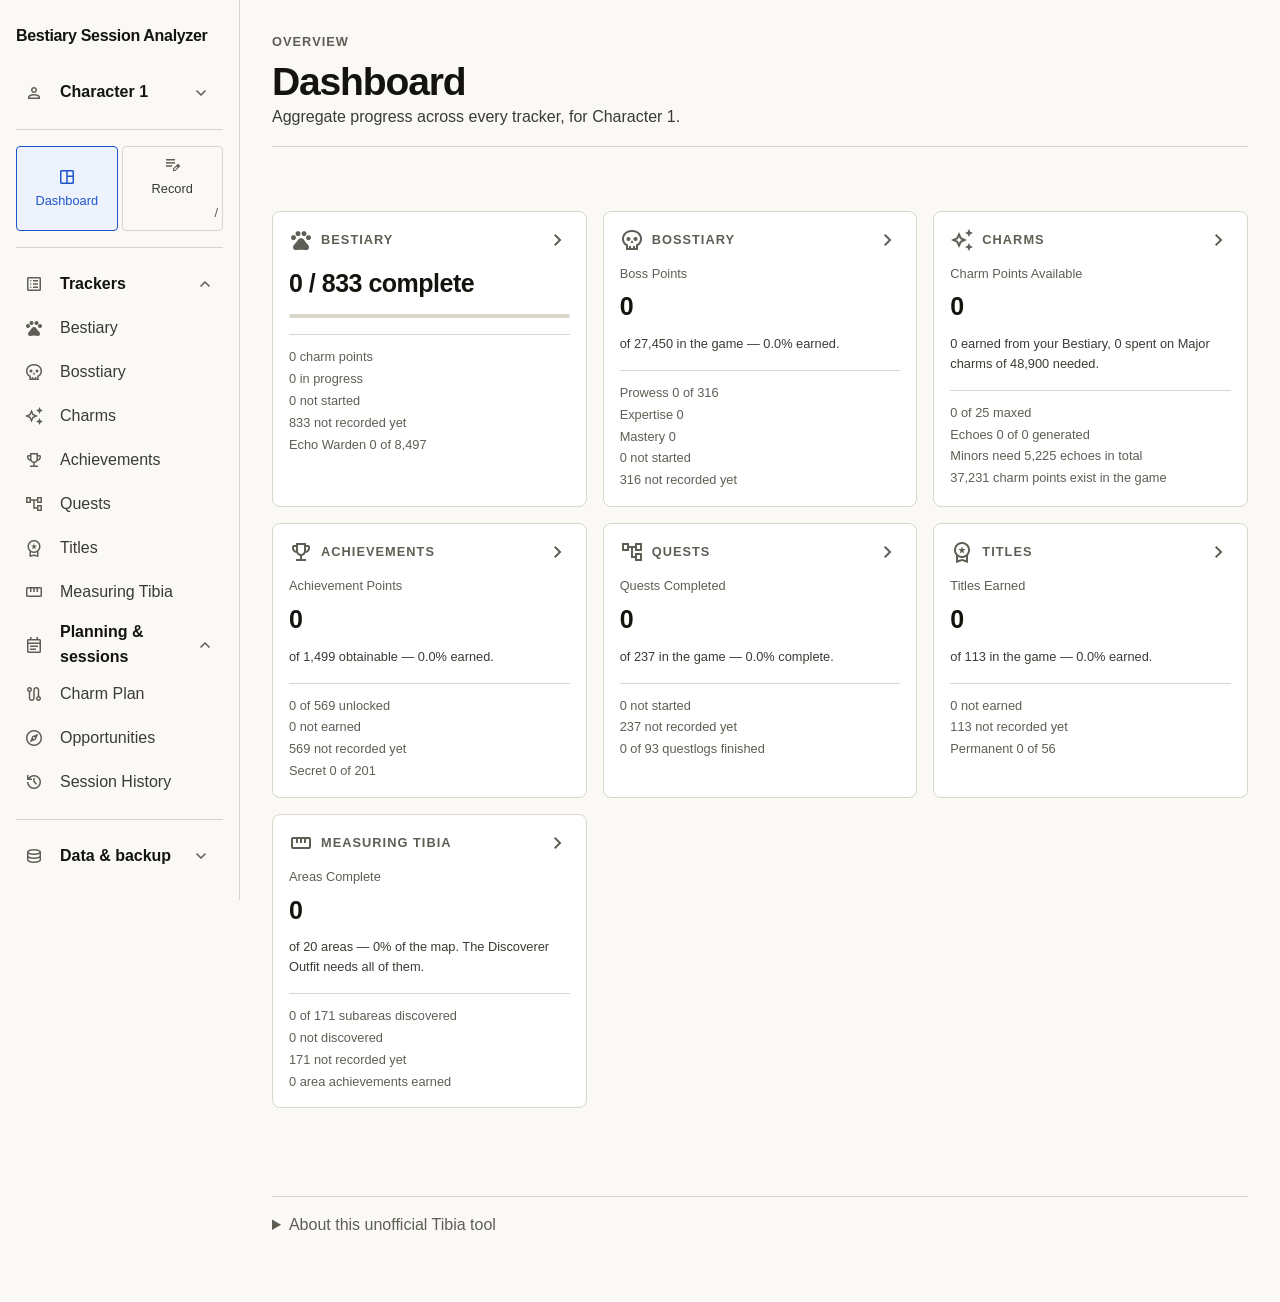
==== commit 309d2c44: "Redesign sidebar information architecture, not just its class names The previous commit renamed the " ====
--- a/src/index.html
+++ b/src/index.html
@@ -35,20 +35,24 @@
             </div>
 
             <nav class="app-nav-scroll" aria-label="Primary">
-                <div class="app-nav-quicklinks">
-                    <button class="app-nav-item" type="button" data-sidebar-mode="dashboard" data-sidebar-view="dashboard">
+                <div class="app-nav-quickpair">
+                    <button class="app-nav-quickbutton" type="button" data-sidebar-mode="dashboard" data-sidebar-view="dashboard">
                         <span class="material-symbols-outlined" aria-hidden="true">space_dashboard</span>
                         <span>Dashboard</span>
                     </button>
-                    <button class="app-nav-item" id="sidebarSearchButton" type="button" aria-keyshortcuts="/" title="Record progress (/)">
+                    <button class="app-nav-quickbutton" id="sidebarSearchButton" type="button" aria-keyshortcuts="/" title="Record progress (/)">
                         <span class="material-symbols-outlined" aria-hidden="true">edit_note</span>
-                        <span>Record progress</span>
+                        <span>Record</span>
                         <span class="app-nav-item-shortcut">/</span>
                     </button>
                 </div>
 
-                <section class="app-nav-group" aria-labelledby="trackersNavTitle">
-                    <h2 class="app-nav-group-title" id="trackersNavTitle">Trackers</h2>
+                <details class="app-nav-disclosure app-nav-navgroup" open>
+                    <summary>
+                        <span class="material-symbols-outlined" aria-hidden="true">list_alt</span>
+                        <span>Trackers</span>
+                        <span class="material-symbols-outlined app-nav-disclosure-caret" aria-hidden="true">expand_more</span>
+                    </summary>
                     <div class="app-nav-group-items" id="trackerNavItems">
                         <button class="app-nav-item is-selected" type="button" data-sidebar-mode="trackers" data-sidebar-view="bestiary"><span class="material-symbols-outlined" aria-hidden="true">pets</span><span>Bestiary</span></button>
                         <button class="app-nav-item" type="button" data-sidebar-mode="trackers" data-sidebar-view="bosstiary"><span class="material-symbols-outlined" aria-hidden="true">skull</span><span>Bosstiary</span></button>
@@ -58,17 +62,21 @@
                         <button class="app-nav-item" type="button" data-sidebar-mode="trackers" data-sidebar-view="titles"><span class="material-symbols-outlined" aria-hidden="true">workspace_premium</span><span>Titles</span></button>
                         <button class="app-nav-item" type="button" data-sidebar-mode="trackers" data-sidebar-view="measuringTibia"><span class="material-symbols-outlined" aria-hidden="true">straighten</span><span>Measuring Tibia</span></button>
                     </div>
-                </section>
-
-                <section class="app-nav-group" aria-labelledby="sessionsNavTitle">
-                    <h2 class="app-nav-group-title" id="sessionsNavTitle">Planning &amp; sessions</h2>
+                </details>
+
+                <details class="app-nav-disclosure app-nav-navgroup" open>
+                    <summary>
+                        <span class="material-symbols-outlined" aria-hidden="true">event_note</span>
+                        <span>Planning &amp; sessions</span>
+                        <span class="material-symbols-outlined app-nav-disclosure-caret" aria-hidden="true">expand_more</span>
+                    </summary>
                     <div class="app-nav-group-items">
                         <button class="app-nav-item" type="button" data-sidebar-mode="bestiary" data-sidebar-view="charmPlan"><span class="material-symbols-outlined" aria-hidden="true">route</span><span>Charm Plan</span></button>
                         <button class="app-nav-item" type="button" data-sidebar-mode="bestiary" data-sidebar-view="opportunities"><span class="material-symbols-outlined" aria-hidden="true">explore</span><span>Opportunities</span></button>
                         <button class="app-nav-item" type="button" data-sidebar-mode="bestiary" data-sidebar-view="library"><span class="material-symbols-outlined" aria-hidden="true">history</span><span>Session History</span></button>
                         <button class="app-nav-item" type="button" data-sidebar-mode="tasks" data-sidebar-view="allSessions"><span class="material-symbols-outlined" aria-hidden="true">checklist</span><span>Task Sessions</span></button>
                     </div>
-                </section>
+                </details>
             </nav>
 
             <div class="app-nav-bottom">
--- a/src/styles/app.css
+++ b/src/styles/app.css
@@ -217,31 +217,74 @@
     scrollbar-width: thin;
 }
 
-.app-nav-quicklinks {
+/*
+ * The two fixed destinations (Dashboard, Record progress) sit as a compact
+ * horizontal pair rather than stacked full-width rows — they're the two
+ * things you reach for constantly regardless of which nav section is open
+ * or closed below, so they read as a toolbar, not a list item.
+ */
+.app-nav-quickpair {
     display: grid;
+    grid-template-columns: repeat(2, minmax(0, 1fr));
     gap: var(--u1);
     padding-bottom: var(--u4);
-    margin-bottom: var(--u6);
+    margin-bottom: var(--u4);
     border-bottom: 1px solid var(--ink-100);
 }
 
-.app-nav-group + .app-nav-group {
-    margin-top: var(--u8);
-}
-
-.app-nav-group-title {
-    margin: 0;
-    padding: 0 var(--u2) var(--u2);
+.app-nav-quickbutton {
+    display: flex;
+    flex-direction: column;
+    align-items: center;
+    justify-content: center;
+    gap: var(--u1);
+    min-height: calc(var(--control-height) * 1.4);
+    padding: var(--u2) var(--u1);
+    border: 1px solid var(--ink-100);
+    border-radius: var(--radius-control);
+    background: none;
     font-size: var(--t-100);
-    font-weight: var(--weight-bold);
-    letter-spacing: var(--tracking-label);
-    text-transform: uppercase;
+    font-weight: var(--weight-medium);
+    color: var(--ink-700);
+    text-align: center;
+    cursor: pointer;
+}
+
+.app-nav-quickbutton .material-symbols-outlined {
+    font-size: calc(var(--u6) - var(--u1));
     color: var(--ink-500);
+}
+
+.app-nav-quickbutton:hover {
+    border-color: var(--ink-300);
+    background: rgb(var(--shadow-rgb) / 0.05);
+    color: var(--ink-900);
+}
+
+.app-nav-quickbutton.is-selected {
+    border-color: var(--accent);
+    background: var(--accent-tint);
+    color: var(--accent);
+}
+
+.app-nav-quickbutton.is-selected .material-symbols-outlined {
+    color: var(--accent);
+}
+
+/*
+ * app-nav-navgroup: Trackers and Planning & sessions are disclosures too,
+ * not static lists — the same collapsible primitive the character switcher
+ * and Data & backup use, so every grouping in the rail behaves one way
+ * instead of two (edges collapsible, middle permanently expanded).
+ */
+.app-nav-navgroup + .app-nav-navgroup {
+    margin-top: var(--u2);
 }
 
 .app-nav-group-items {
     display: grid;
     gap: var(--u1);
+    padding-top: var(--u1);
 }
 
 /*
@@ -420,14 +463,18 @@
     font-weight: var(--weight-bold);
 }
 
-.app-nav-switcher-select .material-symbols-outlined {
+.app-nav-avatar {
+    display: flex;
     flex-shrink: 0;
-    font-size: calc(var(--u6) - var(--u1));
-    color: var(--ink-500);
-}
-
-.app-nav-switcher-row.is-active .app-nav-switcher-select .material-symbols-outlined {
-    color: var(--accent);
+    align-items: center;
+    justify-content: center;
+    width: calc(var(--u6) - var(--u1));
+    height: calc(var(--u6) - var(--u1));
+    border-radius: 50%;
+    font-size: var(--t-100);
+    font-weight: var(--weight-bold);
+    line-height: 1;
+    color: #fff;
 }
 
 .app-nav-switcher-action {
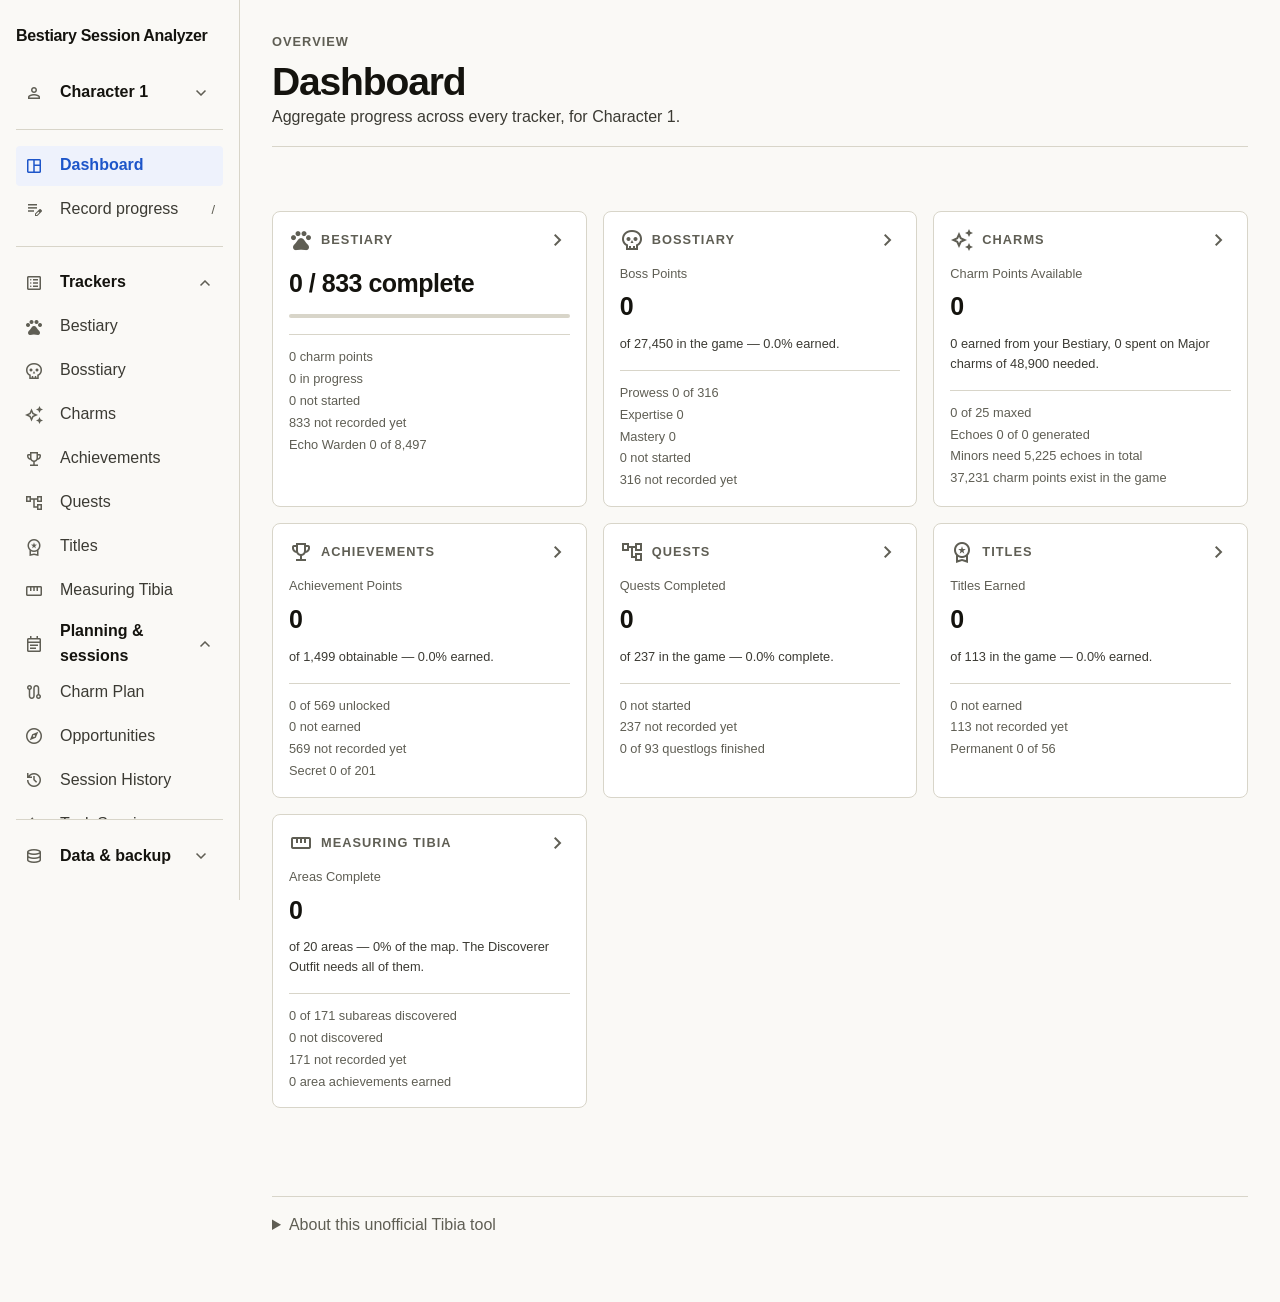
==== commit 8f556f81: "Align sidebar selection style and layout with Apple HIG conventions Two deviations from how Apple's " ====
--- a/src/index.html
+++ b/src/index.html
@@ -36,13 +36,13 @@
 
             <nav class="app-nav-scroll" aria-label="Primary">
                 <div class="app-nav-quickpair">
-                    <button class="app-nav-quickbutton" type="button" data-sidebar-mode="dashboard" data-sidebar-view="dashboard">
+                    <button class="app-nav-item" type="button" data-sidebar-mode="dashboard" data-sidebar-view="dashboard">
                         <span class="material-symbols-outlined" aria-hidden="true">space_dashboard</span>
                         <span>Dashboard</span>
                     </button>
-                    <button class="app-nav-quickbutton" id="sidebarSearchButton" type="button" aria-keyshortcuts="/" title="Record progress (/)">
+                    <button class="app-nav-item" id="sidebarSearchButton" type="button" aria-keyshortcuts="/" title="Record progress (/)">
                         <span class="material-symbols-outlined" aria-hidden="true">edit_note</span>
-                        <span>Record</span>
+                        <span>Record progress</span>
                         <span class="app-nav-item-shortcut">/</span>
                     </button>
                 </div>
--- a/src/styles/app.css
+++ b/src/styles/app.css
@@ -218,57 +218,18 @@
 }
 
 /*
- * The two fixed destinations (Dashboard, Record progress) sit as a compact
- * horizontal pair rather than stacked full-width rows — they're the two
- * things you reach for constantly regardless of which nav section is open
- * or closed below, so they read as a toolbar, not a list item.
+ * A sidebar is one continuous vertical list — Apple's own sidebars (Finder,
+ * Mail, Settings) never mix horizontal card rows into it. Dashboard and
+ * Record progress are ordinary rows like every other destination; only the
+ * divider below them marks them as the two fixed entries above the
+ * collapsible groups.
  */
 .app-nav-quickpair {
     display: grid;
-    grid-template-columns: repeat(2, minmax(0, 1fr));
     gap: var(--u1);
     padding-bottom: var(--u4);
     margin-bottom: var(--u4);
     border-bottom: 1px solid var(--ink-100);
-}
-
-.app-nav-quickbutton {
-    display: flex;
-    flex-direction: column;
-    align-items: center;
-    justify-content: center;
-    gap: var(--u1);
-    min-height: calc(var(--control-height) * 1.4);
-    padding: var(--u2) var(--u1);
-    border: 1px solid var(--ink-100);
-    border-radius: var(--radius-control);
-    background: none;
-    font-size: var(--t-100);
-    font-weight: var(--weight-medium);
-    color: var(--ink-700);
-    text-align: center;
-    cursor: pointer;
-}
-
-.app-nav-quickbutton .material-symbols-outlined {
-    font-size: calc(var(--u6) - var(--u1));
-    color: var(--ink-500);
-}
-
-.app-nav-quickbutton:hover {
-    border-color: var(--ink-300);
-    background: rgb(var(--shadow-rgb) / 0.05);
-    color: var(--ink-900);
-}
-
-.app-nav-quickbutton.is-selected {
-    border-color: var(--accent);
-    background: var(--accent-tint);
-    color: var(--accent);
-}
-
-.app-nav-quickbutton.is-selected .material-symbols-outlined {
-    color: var(--accent);
 }
 
 /*
@@ -302,7 +263,7 @@
     min-height: var(--control-height);
     padding: 0 var(--u2);
     border: 0;
-    border-radius: 0;
+    border-radius: var(--radius-control);
     background: none;
     font-size: var(--t-200);
     color: var(--ink-700);
@@ -315,6 +276,12 @@
     color: var(--ink-900);
 }
 
+/*
+ * Selection is a filled rounded row inset from the rail's edges — the
+ * source-list selection style macOS and iOS sidebars use — rather than a
+ * leading accent stripe, which is a web/Material convention this app was
+ * carrying over instead of an Apple one.
+ */
 .app-nav-item.is-selected {
     background: var(--accent-tint);
     color: var(--accent);
@@ -323,14 +290,6 @@
 
 .app-nav-item.is-selected:hover {
     background: var(--accent-tint);
-}
-
-.app-nav-item.is-selected::before {
-    content: "";
-    position: absolute;
-    inset: var(--u2) auto var(--u2) 0;
-    width: calc(var(--u1) / 2);
-    background: var(--accent);
 }
 
 .app-nav-item .material-symbols-outlined {
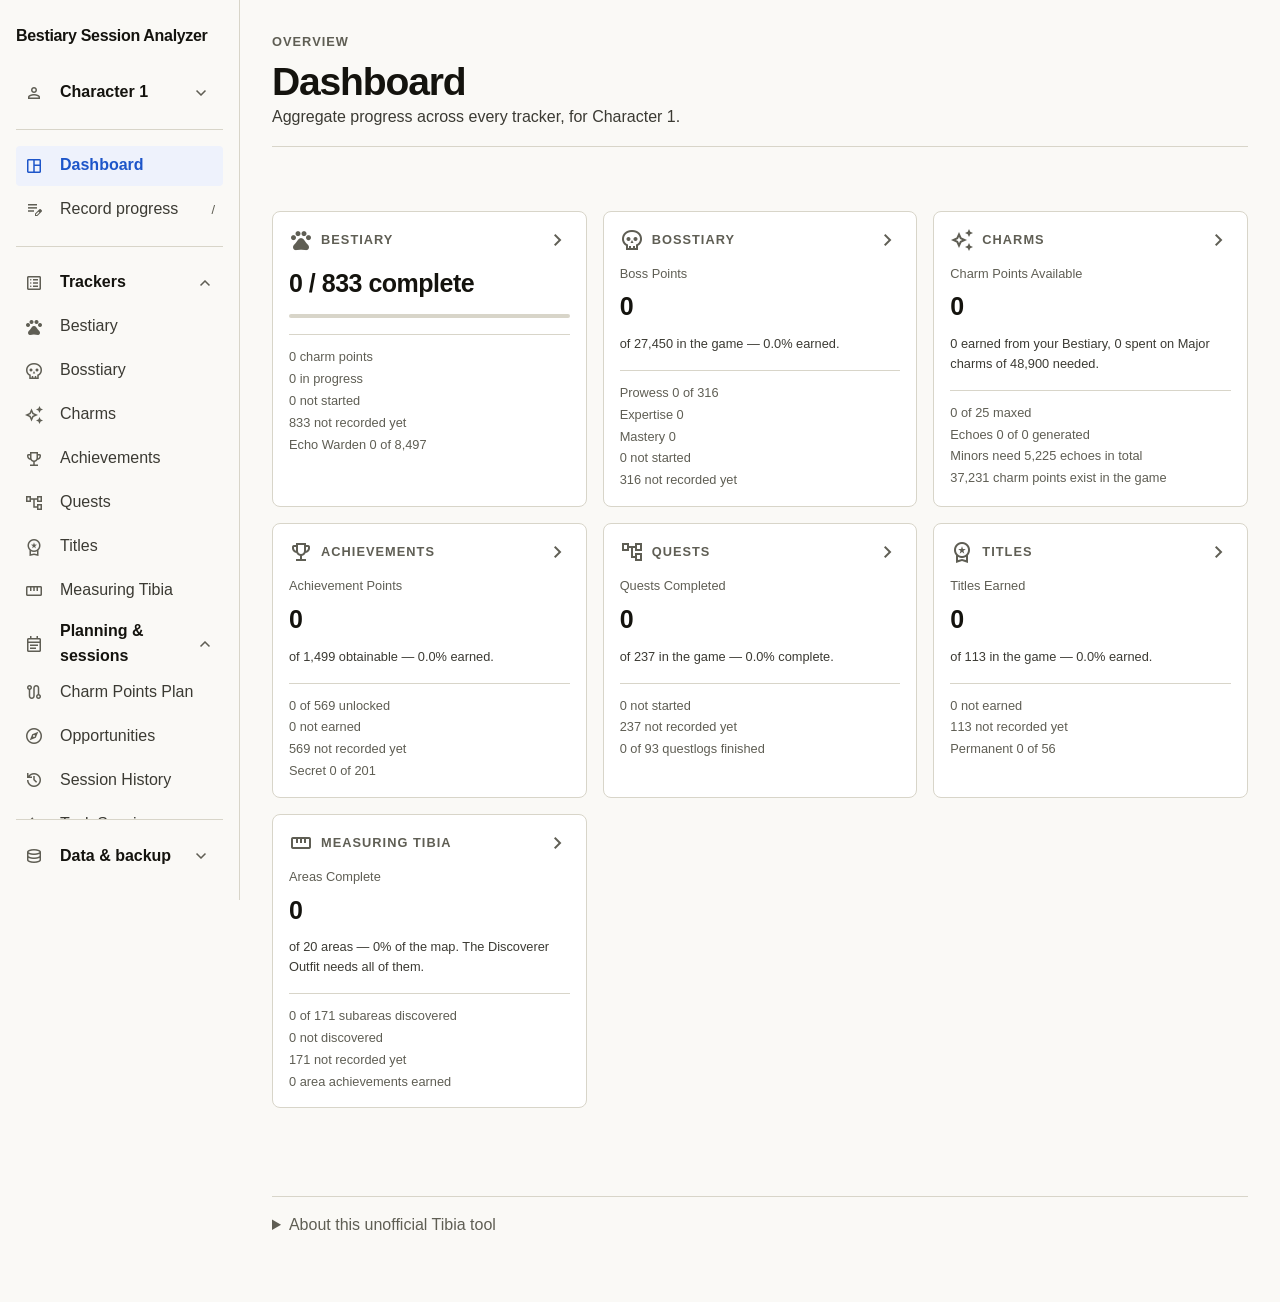
==== commit eaf988b8: "docs: present app as Tibia progress workspace" ====
--- a/src/index.html
+++ b/src/index.html
@@ -71,7 +71,7 @@
                         <span class="material-symbols-outlined app-nav-disclosure-caret" aria-hidden="true">expand_more</span>
                     </summary>
                     <div class="app-nav-group-items">
-                        <button class="app-nav-item" type="button" data-sidebar-mode="bestiary" data-sidebar-view="charmPlan"><span class="material-symbols-outlined" aria-hidden="true">route</span><span>Charm Plan</span></button>
+                        <button class="app-nav-item" type="button" data-sidebar-mode="bestiary" data-sidebar-view="charmPlan"><span class="material-symbols-outlined" aria-hidden="true">route</span><span>Charm Points Plan</span></button>
                         <button class="app-nav-item" type="button" data-sidebar-mode="bestiary" data-sidebar-view="opportunities"><span class="material-symbols-outlined" aria-hidden="true">explore</span><span>Opportunities</span></button>
                         <button class="app-nav-item" type="button" data-sidebar-mode="bestiary" data-sidebar-view="library"><span class="material-symbols-outlined" aria-hidden="true">history</span><span>Session History</span></button>
                         <button class="app-nav-item" type="button" data-sidebar-mode="tasks" data-sidebar-view="allSessions"><span class="material-symbols-outlined" aria-hidden="true">checklist</span><span>Task Sessions</span></button>
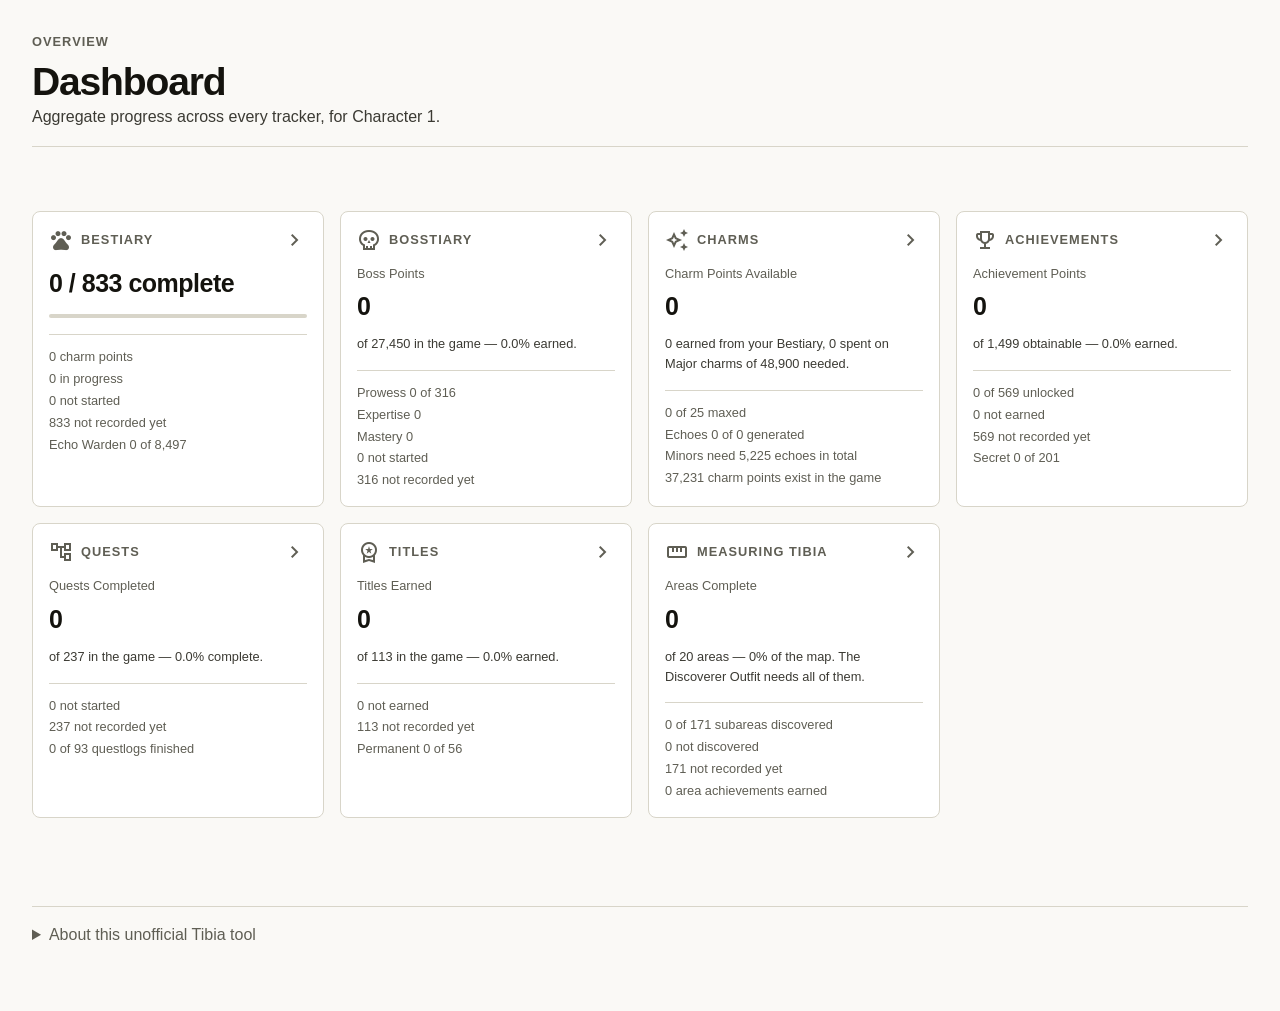
==== commit 0d627150: "Delete the workspace sidebar Removes the sidebar navigation rail entirely (character switcher, track" ====
--- a/src/index.html
+++ b/src/index.html
@@ -12,119 +12,7 @@
 </head>
 <body>
     <div class="app-shell">
-        <aside class="app-nav" id="workspaceSidebar" aria-label="Workspace navigation">
-            <div class="app-nav-top">
-                <div class="app-nav-brand-row">
-                    <a class="app-nav-brand" href="#" data-sidebar-mode="dashboard" data-sidebar-view="dashboard" data-sidebar-home>Bestiary Session Analyzer</a>
-                </div>
-
-                <details class="app-nav-disclosure app-nav-switcher" id="characterMenu">
-                    <summary>
-                        <span class="material-symbols-outlined" aria-hidden="true">person</span>
-                        <span class="app-nav-switcher-label" id="characterMenuCurrent">Character</span>
-                        <span class="material-symbols-outlined app-nav-disclosure-caret" aria-hidden="true">expand_more</span>
-                    </summary>
-                    <div class="app-nav-switcher-panel">
-                        <div class="app-nav-switcher-list" id="characterList"></div>
-                        <button class="app-nav-item" id="addCharacterButton" type="button">
-                            <span class="material-symbols-outlined" aria-hidden="true">person_add</span>
-                            <span>Add character</span>
-                        </button>
-                    </div>
-                </details>
-            </div>
-
-            <nav class="app-nav-scroll" aria-label="Primary">
-                <div class="app-nav-quickpair">
-                    <button class="app-nav-item" type="button" data-sidebar-mode="dashboard" data-sidebar-view="dashboard">
-                        <span class="material-symbols-outlined" aria-hidden="true">space_dashboard</span>
-                        <span>Dashboard</span>
-                    </button>
-                    <button class="app-nav-item" id="sidebarSearchButton" type="button" aria-keyshortcuts="/" title="Record progress (/)">
-                        <span class="material-symbols-outlined" aria-hidden="true">edit_note</span>
-                        <span>Record progress</span>
-                        <span class="app-nav-item-shortcut">/</span>
-                    </button>
-                </div>
-
-                <details class="app-nav-disclosure app-nav-navgroup" open>
-                    <summary>
-                        <span class="material-symbols-outlined" aria-hidden="true">list_alt</span>
-                        <span>Trackers</span>
-                        <span class="material-symbols-outlined app-nav-disclosure-caret" aria-hidden="true">expand_more</span>
-                    </summary>
-                    <div class="app-nav-group-items" id="trackerNavItems">
-                        <button class="app-nav-item is-selected" type="button" data-sidebar-mode="trackers" data-sidebar-view="bestiary"><span class="material-symbols-outlined" aria-hidden="true">pets</span><span>Bestiary</span></button>
-                        <button class="app-nav-item" type="button" data-sidebar-mode="trackers" data-sidebar-view="bosstiary"><span class="material-symbols-outlined" aria-hidden="true">skull</span><span>Bosstiary</span></button>
-                        <button class="app-nav-item" type="button" data-sidebar-mode="trackers" data-sidebar-view="charms"><span class="material-symbols-outlined" aria-hidden="true">auto_awesome</span><span>Charms</span></button>
-                        <button class="app-nav-item" type="button" data-sidebar-mode="trackers" data-sidebar-view="achievements"><span class="material-symbols-outlined" aria-hidden="true">trophy</span><span>Achievements</span></button>
-                        <button class="app-nav-item" type="button" data-sidebar-mode="trackers" data-sidebar-view="quests"><span class="material-symbols-outlined" aria-hidden="true">account_tree</span><span>Quests</span></button>
-                        <button class="app-nav-item" type="button" data-sidebar-mode="trackers" data-sidebar-view="titles"><span class="material-symbols-outlined" aria-hidden="true">workspace_premium</span><span>Titles</span></button>
-                        <button class="app-nav-item" type="button" data-sidebar-mode="trackers" data-sidebar-view="measuringTibia"><span class="material-symbols-outlined" aria-hidden="true">straighten</span><span>Measuring Tibia</span></button>
-                    </div>
-                </details>
-
-                <details class="app-nav-disclosure app-nav-navgroup" open>
-                    <summary>
-                        <span class="material-symbols-outlined" aria-hidden="true">event_note</span>
-                        <span>Planning &amp; sessions</span>
-                        <span class="material-symbols-outlined app-nav-disclosure-caret" aria-hidden="true">expand_more</span>
-                    </summary>
-                    <div class="app-nav-group-items">
-                        <button class="app-nav-item" type="button" data-sidebar-mode="bestiary" data-sidebar-view="charmPlan"><span class="material-symbols-outlined" aria-hidden="true">route</span><span>Charm Points Plan</span></button>
-                        <button class="app-nav-item" type="button" data-sidebar-mode="bestiary" data-sidebar-view="opportunities"><span class="material-symbols-outlined" aria-hidden="true">explore</span><span>Opportunities</span></button>
-                        <button class="app-nav-item" type="button" data-sidebar-mode="bestiary" data-sidebar-view="library"><span class="material-symbols-outlined" aria-hidden="true">history</span><span>Session History</span></button>
-                        <button class="app-nav-item" type="button" data-sidebar-mode="tasks" data-sidebar-view="allSessions"><span class="material-symbols-outlined" aria-hidden="true">checklist</span><span>Task Sessions</span></button>
-                    </div>
-                </details>
-            </nav>
-
-            <div class="app-nav-bottom">
-                <details class="app-nav-disclosure app-nav-databox" id="dataMenu">
-                    <summary>
-                        <span class="material-symbols-outlined" aria-hidden="true">database</span>
-                        <span>Data &amp; backup</span>
-                        <span class="material-symbols-outlined app-nav-disclosure-caret" aria-hidden="true">expand_more</span>
-                    </summary>
-                    <div class="app-nav-databox-grid">
-                        <button class="app-nav-databox-tile" id="exportWorkspaceButton" type="button" aria-label="Export workspace">
-                            <span class="material-symbols-outlined" aria-hidden="true">download</span>
-                            <span aria-hidden="true">Export</span>
-                        </button>
-                        <button class="app-nav-databox-tile" id="importWorkspaceButton" type="button" aria-label="Import workspace">
-                            <span class="material-symbols-outlined" aria-hidden="true">upload</span>
-                            <span aria-hidden="true">Import</span>
-                        </button>
-                        <button class="app-nav-databox-tile" id="recentChangesButton" type="button">
-                            <span class="material-symbols-outlined" aria-hidden="true">history_toggle_off</span>
-                            <span>Recent changes</span>
-                        </button>
-                        <input class="sr-only" id="importWorkspaceInput" type="file" accept="application/json,.json" tabindex="-1" aria-hidden="true">
-                    </div>
-
-                    <div class="app-nav-databox-danger">
-                        <button class="app-nav-item is-danger" id="clearAllDataButton" type="button">
-                            <span class="material-symbols-outlined" aria-hidden="true">delete_forever</span>
-                            <span>Clear all data</span>
-                        </button>
-                        <div class="app-nav-databox-danger-confirm" id="clearAllDataConfirm" hidden>
-                            <p class="app-nav-databox-danger-text">Permanently deletes every character and everything else this app has stored in your browser. This cannot be undone.</p>
-                            <div class="app-nav-databox-danger-actions">
-                                <button class="btn btn-tertiary" id="clearAllDataCancelButton" type="button">Cancel</button>
-                                <button class="btn is-danger-solid" id="clearAllDataConfirmButton" type="button">Clear everything</button>
-                            </div>
-                        </div>
-                    </div>
-                </details>
-            </div>
-        </aside>
-
         <main class="workspace-main" id="workspaceMain">
-            <header class="mobile-header">
-                <button class="icon-button" id="sidebarOpenButton" type="button" aria-label="Open navigation"><span class="material-symbols-outlined" aria-hidden="true">menu</span></button>
-                <span>Bestiary Session Analyzer</span>
-            </header>
-
             <div class="workspace-content">
                 <div class="page-heading-row">
                     <div>
@@ -207,7 +95,6 @@
             <button class="icon-button detail-close" id="detailCloseButton" type="button" aria-label="Close details"><span class="material-symbols-outlined" aria-hidden="true">close</span></button>
             <div id="detailPanelContent"></div>
         </aside>
-        <button class="app-nav-scrim" id="sidebarScrim" type="button" aria-label="Close navigation" hidden></button>
     </div>
 
     <script>
--- a/src/styles/tokens.css
+++ b/src/styles/tokens.css
@@ -42,7 +42,6 @@
     --grid-columns: 12;
     --grid-gutter: var(--u4);
     --grid-margin: var(--u8);
-    --sidebar-width: 240px;
     --page-max: 1920px;
 
     /* 4 — colour */
--- a/src/styles/app.css
+++ b/src/styles/app.css
@@ -103,7 +103,6 @@
    size and the quietest ink, so they read as labels rather than shouting. */
 .page-eyebrow,
 .input-label,
-.sidebar-group-label,
 .detail-label,
 .review-line dt,
 .summary-label {
@@ -159,381 +158,7 @@
 /* --- 3  layout -------------------------------------------------------- */
 
 .app-shell {
-    display: grid;
-    grid-template-columns: var(--sidebar-width) minmax(0, 1fr);
     min-height: 100vh;
-}
-
-.app-shell.has-detail {
-    grid-template-columns: var(--sidebar-width) minmax(0, 1fr);
-}
-
-/*
- * app-nav: the workspace rail. Three flex regions — top (brand + character
- * switcher), scroll (trackers + planning links), bottom (Data & backup) —
- * so a menu anchored to the top or bottom region is always fully on
- * screen, and only the scroll region grows past the viewport.
- */
-.app-nav {
-    position: sticky;
-    top: 0;
-    display: flex;
-    flex-direction: column;
-    height: 100vh;
-    padding: var(--u6) var(--u4);
-    background: var(--paper);
-    border-right: 1px solid var(--ink-100);
-}
-
-.app-nav :focus-visible {
-    outline-color: var(--ink-900);
-}
-
-.app-nav-top,
-.app-nav-bottom {
-    flex-shrink: 0;
-}
-
-.app-nav-brand-row {
-    padding: 0 0 var(--u6);
-}
-
-.app-nav-brand {
-    display: block;
-    font-size: var(--t-200);
-    font-weight: var(--weight-bold);
-    letter-spacing: var(--tracking-heading);
-    color: var(--ink-900);
-    text-decoration: none;
-}
-
-.app-nav-scroll {
-    flex: 1;
-    /* min-height:0 lets this region actually shrink inside the flex column —
-       otherwise it refuses to go below its content size and pushes
-       app-nav-bottom off the bottom of the viewport instead of scrolling. */
-    min-height: 0;
-    overflow-y: auto;
-    scrollbar-width: thin;
-}
-
-/*
- * A sidebar is one continuous vertical list — Apple's own sidebars (Finder,
- * Mail, Settings) never mix horizontal card rows into it. Dashboard and
- * Record progress are ordinary rows like every other destination; only the
- * divider below them marks them as the two fixed entries above the
- * collapsible groups.
- */
-.app-nav-quickpair {
-    display: grid;
-    gap: var(--u1);
-    padding-bottom: var(--u4);
-    margin-bottom: var(--u4);
-    border-bottom: 1px solid var(--ink-100);
-}
-
-/*
- * app-nav-navgroup: Trackers and Planning & sessions are disclosures too,
- * not static lists — the same collapsible primitive the character switcher
- * and Data & backup use, so every grouping in the rail behaves one way
- * instead of two (edges collapsible, middle permanently expanded).
- */
-.app-nav-navgroup + .app-nav-navgroup {
-    margin-top: var(--u2);
-}
-
-.app-nav-group-items {
-    display: grid;
-    gap: var(--u1);
-    padding-top: var(--u1);
-}
-
-/*
- * app-nav-item: every clickable row in the rail — nav links, the
- * "Add character" row, "Clear all data" — shares this one control so a
- * visual change to one never has to be repeated by hand across the others.
- */
-.app-nav-item {
-    position: relative;
-    display: grid;
-    grid-template-columns: var(--u6) minmax(0, 1fr) auto;
-    align-items: center;
-    gap: var(--u3);
-    width: 100%;
-    min-height: var(--control-height);
-    padding: 0 var(--u2);
-    border: 0;
-    border-radius: var(--radius-control);
-    background: none;
-    font-size: var(--t-200);
-    color: var(--ink-700);
-    text-align: left;
-    cursor: pointer;
-}
-
-.app-nav-item:hover {
-    background: rgb(var(--shadow-rgb) / 0.05);
-    color: var(--ink-900);
-}
-
-/*
- * Selection is a filled rounded row inset from the rail's edges — the
- * source-list selection style macOS and iOS sidebars use — rather than a
- * leading accent stripe, which is a web/Material convention this app was
- * carrying over instead of an Apple one.
- */
-.app-nav-item.is-selected {
-    background: var(--accent-tint);
-    color: var(--accent);
-    font-weight: var(--weight-bold);
-}
-
-.app-nav-item.is-selected:hover {
-    background: var(--accent-tint);
-}
-
-.app-nav-item .material-symbols-outlined {
-    font-size: calc(var(--u6) - var(--u1));
-    color: var(--ink-500);
-}
-
-.app-nav-item.is-selected .material-symbols-outlined {
-    color: var(--accent);
-}
-
-.app-nav-item.is-danger {
-    color: var(--caution);
-}
-
-.app-nav-item.is-danger:hover {
-    background: var(--caution-tint);
-}
-
-.app-nav-item.is-danger .material-symbols-outlined {
-    color: var(--caution);
-}
-
-.app-nav-item-shortcut {
-    margin-left: auto;
-    font-size: var(--t-100);
-    color: var(--ink-500);
-}
-
-/*
- * app-nav-disclosure: the shared <details> shell behind both the character
- * switcher and Data & backup, so the two stay pixel-identical in how they
- * open rather than drifting apart as two hand-maintained copies.
- */
-.app-nav-disclosure > summary {
-    align-items: center;
-    display: grid;
-    grid-template-columns: var(--u6) minmax(0, 1fr) var(--u6);
-    gap: var(--u3);
-    min-height: var(--control-height);
-    padding: 0 var(--u2);
-    border-radius: var(--radius-control);
-    font-size: var(--t-200);
-    font-weight: var(--weight-bold);
-    color: var(--ink-900);
-    cursor: pointer;
-    list-style: none;
-}
-
-.app-nav-disclosure > summary:hover {
-    background: rgb(var(--shadow-rgb) / 0.05);
-}
-
-.app-nav-disclosure > summary::-webkit-details-marker {
-    display: none;
-}
-
-.app-nav-disclosure > summary .material-symbols-outlined {
-    font-size: calc(var(--u6) - var(--u1));
-    color: var(--ink-500);
-}
-
-.app-nav-disclosure-caret {
-    transition: transform 0.15s ease;
-}
-
-.app-nav-disclosure[open] .app-nav-disclosure-caret {
-    transform: rotate(180deg);
-}
-
-.app-nav-switcher {
-    border-bottom: 1px solid var(--ink-100);
-    padding-bottom: var(--u4);
-    margin-bottom: var(--u4);
-}
-
-.app-nav-switcher-label {
-    overflow: hidden;
-    text-overflow: ellipsis;
-    white-space: nowrap;
-}
-
-.app-nav-switcher-panel {
-    padding-top: var(--u2);
-}
-
-.app-nav-switcher-list {
-    display: grid;
-    gap: var(--u1);
-    margin-bottom: var(--u1);
-}
-
-.app-nav-switcher-row {
-    display: flex;
-    align-items: center;
-    gap: var(--u1);
-}
-
-.app-nav-switcher-select {
-    flex: 1;
-    display: flex;
-    align-items: center;
-    gap: var(--u3);
-    min-width: 0;
-    min-height: var(--control-height);
-    padding: 0 var(--u2);
-    border: 0;
-    border-radius: var(--radius-control);
-    background: none;
-    font-size: var(--t-200);
-    color: var(--ink-700);
-    text-align: left;
-    cursor: pointer;
-}
-
-.app-nav-switcher-select span:last-child {
-    overflow: hidden;
-    text-overflow: ellipsis;
-    white-space: nowrap;
-}
-
-.app-nav-switcher-select:hover {
-    background: rgb(var(--shadow-rgb) / 0.05);
-    color: var(--ink-900);
-}
-
-.app-nav-switcher-row.is-active .app-nav-switcher-select {
-    background: var(--accent-tint);
-    color: var(--accent);
-    font-weight: var(--weight-bold);
-}
-
-.app-nav-avatar {
-    display: flex;
-    flex-shrink: 0;
-    align-items: center;
-    justify-content: center;
-    width: calc(var(--u6) - var(--u1));
-    height: calc(var(--u6) - var(--u1));
-    border-radius: 50%;
-    font-size: var(--t-100);
-    font-weight: var(--weight-bold);
-    line-height: 1;
-    color: #fff;
-}
-
-.app-nav-switcher-action {
-    flex-shrink: 0;
-}
-
-.app-nav-switcher-action.is-danger:hover {
-    background: var(--caution-tint);
-    color: var(--caution);
-}
-
-.app-nav-switcher-action[disabled] {
-    color: var(--ink-300);
-    cursor: not-allowed;
-}
-
-.app-nav-switcher-action[disabled]:hover {
-    background: none;
-}
-
-.app-nav-switcher-input {
-    flex: 1;
-    min-width: 0;
-    min-height: var(--control-height);
-    padding: 0 var(--u2);
-    border: 1px solid var(--accent);
-    border-radius: var(--radius-control);
-    background: var(--surface);
-    font-size: var(--t-200);
-    font-weight: var(--weight-medium);
-}
-
-.app-nav-databox {
-    border-top: 1px solid var(--ink-100);
-    padding-top: var(--u4);
-}
-
-.app-nav-databox-grid {
-    display: grid;
-    grid-template-columns: repeat(3, minmax(0, 1fr));
-    gap: var(--u1);
-    margin-top: var(--u2);
-}
-
-.app-nav-databox-tile {
-    display: flex;
-    flex-direction: column;
-    align-items: center;
-    justify-content: center;
-    gap: var(--u1);
-    padding: var(--u2) var(--u1);
-    border: 1px solid transparent;
-    border-radius: var(--radius-control);
-    background: none;
-    color: var(--ink-700);
-    text-align: center;
-    line-height: var(--leading-tight);
-}
-
-.app-nav-databox-tile span:last-child {
-    font-size: var(--t-100);
-}
-
-.app-nav-databox-tile .material-symbols-outlined {
-    font-size: calc(var(--u6) - var(--u1));
-    color: var(--ink-500);
-}
-
-.app-nav-databox-tile:hover {
-    border-color: var(--ink-100);
-    background: rgb(var(--shadow-rgb) / 0.05);
-    color: var(--ink-900);
-}
-
-.app-nav-databox-danger {
-    margin-top: var(--u3);
-    padding-top: var(--u3);
-    border-top: 1px solid var(--ink-100);
-}
-
-.app-nav-databox-danger-confirm {
-    display: grid;
-    gap: var(--u2);
-    margin-top: var(--u1);
-    padding: var(--u3);
-    border: 1px solid var(--caution-line);
-    border-radius: var(--radius-control);
-    background: var(--caution-tint);
-}
-
-.app-nav-databox-danger-text {
-    font-size: var(--t-100);
-    line-height: var(--leading-body);
-    color: var(--ink-900);
-}
-
-.app-nav-databox-danger-actions {
-    display: flex;
-    gap: var(--u2);
-    justify-content: flex-end;
 }
 
 .workspace-main {
@@ -565,14 +190,6 @@
 
 .page-eyebrow {
     margin-bottom: var(--u2);
-}
-
-.mobile-header {
-    display: none;
-}
-
-.app-nav-scrim {
-    display: none;
 }
 
 /* --- 4  primitives ---------------------------------------------------- */
@@ -1991,7 +1608,7 @@
     position: fixed;
     inset: var(--u2) var(--u2) var(--u2) auto;
     z-index: 40;
-    width: min(calc(var(--u24) * 3 + var(--u16)), calc(100vw - var(--sidebar-width) - var(--u4)));
+    width: min(calc(var(--u24) * 3 + var(--u16)), calc(100vw - var(--u4)));
     overflow-y: auto;
     padding: var(--u6);
     border: 1px solid var(--ink-100);
@@ -2535,9 +2152,9 @@
 
 /* --- 9  responsive ---------------------------------------------------- */
 
-/* The sidebar remains a desktop navigation rail in this band, but it leaves the
-   tracker canvas too narrow for the wide metric strip. Give wrapped information a
-   deliberate two-column rhythm and preserve the major-region gap used at 1400px+. */
+/* The tracker canvas is too narrow here for the wide metric strip. Give wrapped
+   information a deliberate two-column rhythm and preserve the major-region gap
+   used at 1400px+. */
 @media (min-width: 901px) and (max-width: 1399px) {
     .workspace-main.is-trackers #output > .stat-line {
         display: grid;
@@ -2583,10 +2200,6 @@
 }
 
 @media (max-width: 1180px) {
-    .app-shell.has-detail {
-        grid-template-columns: var(--sidebar-width) minmax(0, 1fr);
-    }
-
     .detail-panel {
         position: fixed;
         inset: 0 0 0 auto;
@@ -2597,45 +2210,6 @@
 }
 
 @media (max-width: 900px) {
-    .app-shell {
-        grid-template-columns: minmax(0, 1fr);
-    }
-
-    .app-nav {
-        position: fixed;
-        inset: 0 auto 0 0;
-        z-index: 50;
-        width: min(calc(var(--u24) * 3), 86vw);
-        background: var(--paper);
-        transform: translateX(-100%);
-        transition: transform var(--duration) var(--ease);
-    }
-
-    body.nav-open .app-nav {
-        transform: none;
-        box-shadow: var(--elevation-2);
-    }
-
-    .app-nav-scrim {
-        display: block;
-        position: fixed;
-        inset: 0;
-        z-index: 45;
-        background: rgb(var(--shadow-rgb) / 0.3);
-    }
-
-    .mobile-header {
-        display: flex;
-        align-items: center;
-        gap: var(--u3);
-        padding: var(--u3) var(--u4);
-        border-bottom: 1px solid var(--ink-100);
-        background: var(--paper);
-        position: sticky;
-        top: 0;
-        z-index: 30;
-    }
-
     .workspace-content {
         padding: var(--u6) var(--u4) var(--u12);
     }
@@ -2720,8 +2294,7 @@
     .stage,
     .tick-option,
     .btn,
-    .row-action,
-    .app-nav-item {
+    .row-action {
         min-height: var(--u12);
     }
 }
